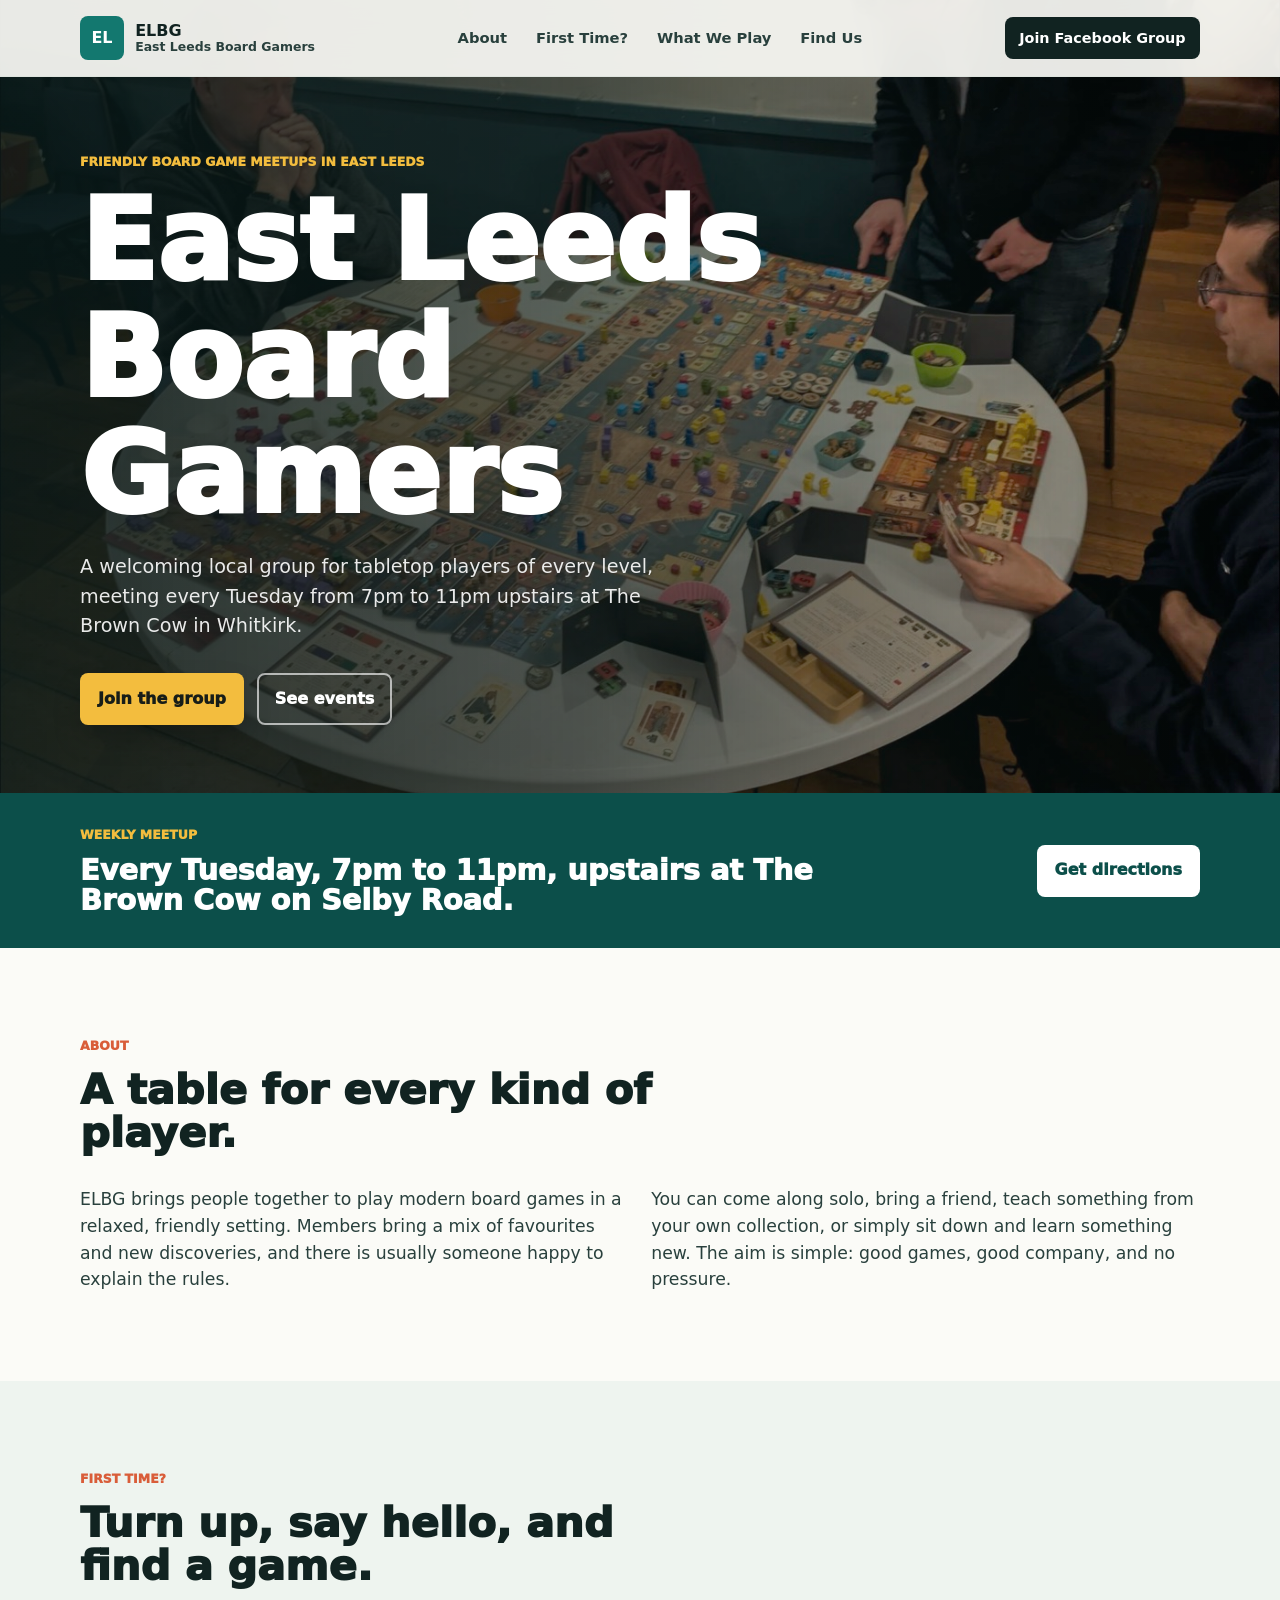
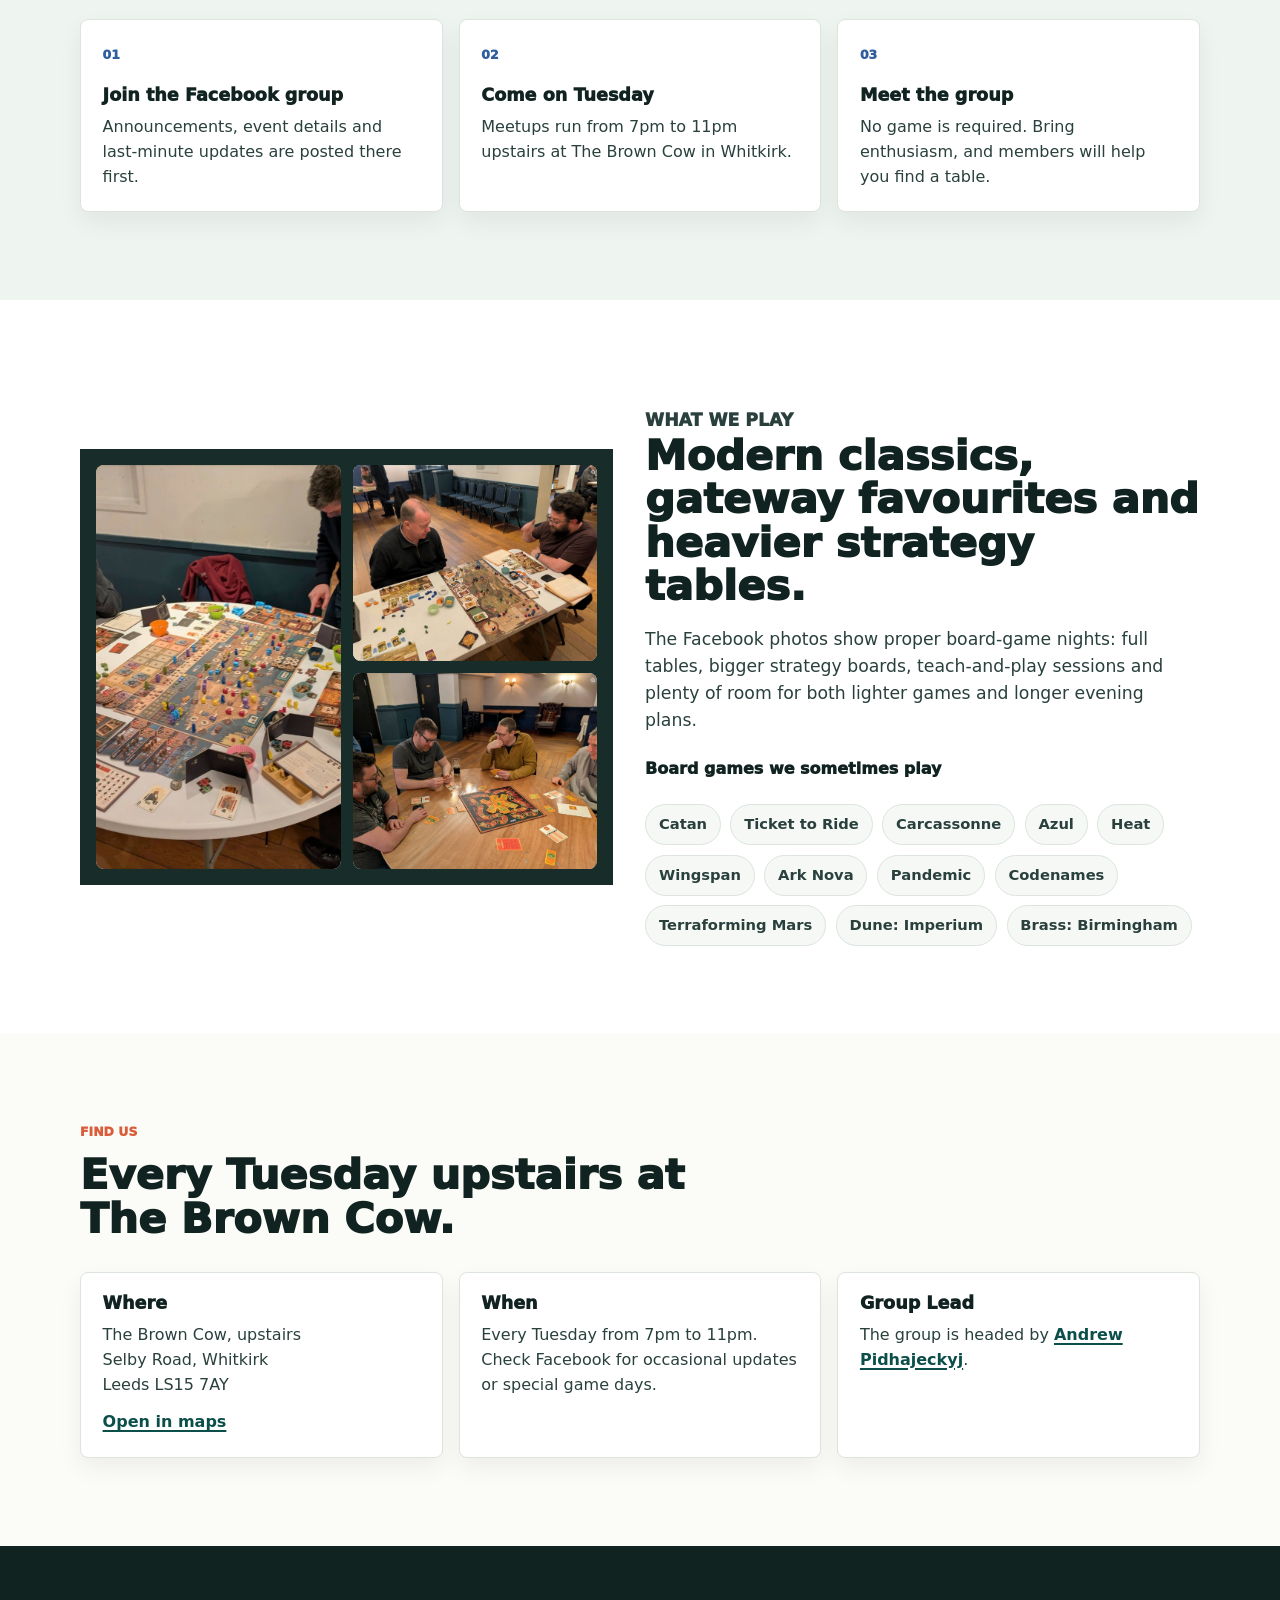
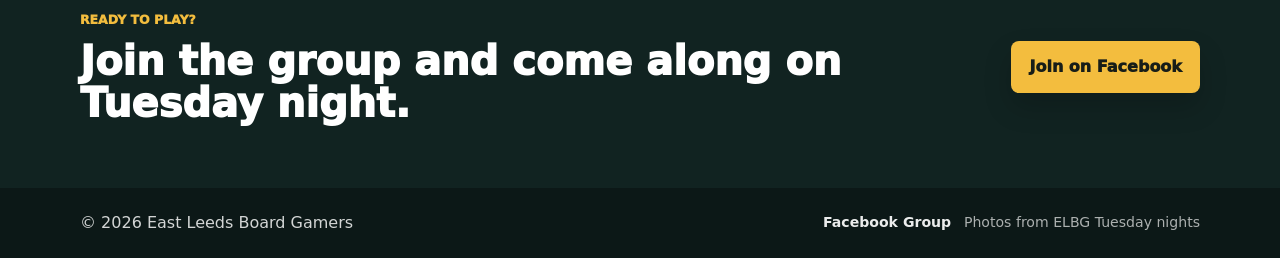
==== index.html @ 619bfc6c "Center photo gallery section" ====
<!doctype html>
<html lang="en-GB">
  <head>
    <meta charset="utf-8">
    <meta name="viewport" content="width=device-width, initial-scale=1">
    <title>East Leeds Board Gamers | ELBG</title>
    <meta
      name="description"
      content="East Leeds Board Gamers meets every Tuesday, 7pm to 11pm, upstairs at The Brown Cow on Selby Road in Whitkirk, Leeds. New players are welcome."
    >
    <meta name="theme-color" content="#12312f">
    <meta property="og:title" content="East Leeds Board Gamers">
    <meta
      property="og:description"
      content="Friendly board game meetups every Tuesday, 7pm to 11pm, upstairs at The Brown Cow in Whitkirk, Leeds."
    >
    <meta property="og:type" content="website">
    <meta property="og:url" content="https://www.elbg.co.uk/">
    <meta
      property="og:image"
      content="https://www.elbg.co.uk/assets/photos/elbg-table-1.jpg"
    >
    <link rel="canonical" href="https://www.elbg.co.uk/">
    <link rel="stylesheet" href="styles.css?v=centered-photo-gallery">
  </head>
  <body>
    <a class="skip-link" href="#main">Skip to main content</a>

    <header class="site-header" data-header>
      <a class="brand" href="#top" aria-label="East Leeds Board Gamers home">
        <span class="brand-mark" aria-hidden="true">EL</span>
        <span>
          <span class="brand-name">ELBG</span>
          <span class="brand-subtitle">East Leeds Board Gamers</span>
        </span>
      </a>

      <button class="nav-toggle" type="button" aria-expanded="false" aria-controls="site-nav" data-nav-toggle>
        <span class="nav-toggle-line"></span>
        <span class="nav-toggle-line"></span>
        <span class="nav-toggle-line"></span>
        <span class="sr-only">Menu</span>
      </button>

      <nav class="site-nav" id="site-nav" data-nav>
        <a href="#about">About</a>
        <a href="#first-time">First Time?</a>
        <a href="#play">What We Play</a>
        <a href="#find-us">Find Us</a>
        <a class="mobile-nav-cta" href="https://www.facebook.com/groups/950975131702269" rel="noreferrer">Join Group</a>
      </nav>

      <a class="header-cta" href="https://www.facebook.com/groups/950975131702269" rel="noreferrer">Join Facebook Group</a>
    </header>

    <main id="main">
      <section class="hero" id="top" aria-labelledby="hero-title">
        <div class="hero-content">
          <p class="eyebrow">Friendly board game meetups in East Leeds</p>
          <h1 id="hero-title">East Leeds Board Gamers</h1>
          <p class="hero-copy">
            A welcoming local group for tabletop players of every level, meeting every Tuesday from 7pm to 11pm upstairs at The Brown Cow in Whitkirk.
          </p>
          <div class="hero-actions" aria-label="Primary actions">
            <a class="button button-primary" href="https://www.facebook.com/groups/950975131702269" rel="noreferrer">Join the group</a>
            <a class="button button-secondary" href="https://www.facebook.com/groups/950975131702269/events" rel="noreferrer">See events</a>
          </div>
        </div>
      </section>

      <section class="notice-band" aria-labelledby="next-session-title">
        <div>
          <p class="eyebrow">Weekly meetup</p>
          <h2 id="next-session-title">Every Tuesday, 7pm to 11pm, upstairs at The Brown Cow on Selby Road.</h2>
        </div>
        <a class="button button-light" href="https://www.google.com/maps/search/?api=1&amp;query=The%20Brown%20Cow%20Selby%20Rd%20Whitkirk%20Leeds%20LS15%207AY" rel="noreferrer">Get directions</a>
      </section>

      <section class="section intro-section" id="about" aria-labelledby="about-title">
        <div class="section-heading">
          <p class="eyebrow">About</p>
          <h2 id="about-title">A table for every kind of player.</h2>
        </div>
        <div class="intro-grid">
          <p>
            ELBG brings people together to play modern board games in a relaxed, friendly setting. Members bring a mix of favourites and new discoveries, and there is usually someone happy to explain the rules.
          </p>
          <p>
            You can come along solo, bring a friend, teach something from your own collection, or simply sit down and learn something new. The aim is simple: good games, good company, and no pressure.
          </p>
        </div>
      </section>

      <section class="section steps-section" id="first-time" aria-labelledby="first-time-title">
        <div class="section-heading compact">
          <p class="eyebrow">First Time?</p>
          <h2 id="first-time-title">Turn up, say hello, and find a game.</h2>
        </div>
        <div class="step-list">
          <article class="step-card">
            <span class="step-number">01</span>
            <h3>Join the Facebook group</h3>
            <p>Announcements, event details and last-minute updates are posted there first.</p>
          </article>
          <article class="step-card">
            <span class="step-number">02</span>
            <h3>Come on Tuesday</h3>
            <p>Meetups run from 7pm to 11pm upstairs at The Brown Cow in Whitkirk.</p>
          </article>
          <article class="step-card">
            <span class="step-number">03</span>
            <h3>Meet the group</h3>
            <p>No game is required. Bring enthusiasm, and members will help you find a table.</p>
          </article>
        </div>
      </section>

      <section class="feature-split" id="play" aria-labelledby="play-title">
        <div class="feature-gallery" aria-label="Board game tables and modern tabletop games">
          <figure class="feature-photo feature-photo-large">
            <img
              src="assets/photos/elbg-table-1.jpg"
              alt="East Leeds Board Gamers playing board games at The Brown Cow"
              width="1400"
              height="1051"
              loading="eager"
              decoding="async"
            >
          </figure>
          <figure class="feature-photo">
            <img
              src="assets/photos/elbg-table-2.jpg"
              alt="A busy ELBG board game table"
              width="1400"
              height="1051"
              loading="eager"
              decoding="async"
            >
          </figure>
          <figure class="feature-photo">
            <img
              src="assets/photos/elbg-table-3.jpg"
              alt="Board games set up during an ELBG meetup"
              width="1400"
              height="1051"
              loading="eager"
              decoding="async"
            >
          </figure>
        </div>
        <div class="feature-content">
          <p class="eyebrow">What We Play</p>
          <h2 id="play-title">Modern classics, gateway favourites and heavier strategy tables.</h2>
          <p>
            The Facebook photos show proper board-game nights: full tables, bigger strategy boards, teach-and-play sessions and plenty of room for both lighter games and longer evening plans.
          </p>
          <h3 class="game-list-title">Board games we sometimes play</h3>
          <ul class="tag-list" aria-label="Games we sometimes play">
            <li>Catan</li>
            <li>Ticket to Ride</li>
            <li>Carcassonne</li>
            <li>Azul</li>
            <li>Heat</li>
            <li>Wingspan</li>
            <li>Ark Nova</li>
            <li>Pandemic</li>
            <li>Codenames</li>
            <li>Terraforming Mars</li>
            <li>Dune: Imperium</li>
            <li>Brass: Birmingham</li>
          </ul>
        </div>
      </section>

      <section class="section info-section" id="find-us" aria-labelledby="find-us-title">
        <div class="section-heading compact">
          <p class="eyebrow">Find Us</p>
          <h2 id="find-us-title">Every Tuesday upstairs at The Brown Cow.</h2>
        </div>
        <div class="info-grid">
          <article class="info-panel">
            <h3>Where</h3>
            <address>
              The Brown Cow, upstairs<br>
              Selby Road, Whitkirk<br>
              Leeds LS15 7AY
            </address>
            <a href="https://www.google.com/maps/search/?api=1&amp;query=The%20Brown%20Cow%20Selby%20Rd%20Whitkirk%20Leeds%20LS15%207AY" rel="noreferrer">Open in maps</a>
          </article>
          <article class="info-panel">
            <h3>When</h3>
            <p>Every Tuesday from 7pm to 11pm. Check Facebook for occasional updates or special game days.</p>
          </article>
          <article class="info-panel">
            <h3>Group Lead</h3>
            <p>The group is headed by <a href="https://www.facebook.com/andrew.pidhajeckyj" rel="noreferrer">Andrew Pidhajeckyj</a>.</p>
          </article>
        </div>
      </section>

      <section class="cta-section" aria-labelledby="cta-title">
        <div>
          <p class="eyebrow">Ready to play?</p>
          <h2 id="cta-title">Join the group and come along on Tuesday night.</h2>
        </div>
        <a class="button button-primary" href="https://www.facebook.com/groups/950975131702269" rel="noreferrer">Join on Facebook</a>
      </section>
    </main>

    <footer class="site-footer">
      <p>&copy; <span data-year></span> East Leeds Board Gamers</p>
      <div class="footer-links">
        <a href="https://www.facebook.com/groups/950975131702269" rel="noreferrer">Facebook Group</a>
        <span>Photos from ELBG Tuesday nights</span>
      </div>
    </footer>

    <script type="application/ld+json">
      {
        "@context": "https://schema.org",
        "@type": "Organization",
        "name": "East Leeds Board Gamers",
        "alternateName": "ELBG",
        "url": "https://www.elbg.co.uk/",
        "sameAs": ["https://www.facebook.com/groups/950975131702269"],
        "event": {
          "@type": "Event",
          "name": "East Leeds Board Gamers weekly meetup",
          "eventAttendanceMode": "https://schema.org/OfflineEventAttendanceMode",
          "eventSchedule": {
            "@type": "Schedule",
            "repeatFrequency": "P1W",
            "byDay": "https://schema.org/Tuesday",
            "startTime": "19:00",
            "endTime": "23:00"
          },
          "location": {
            "@type": "Place",
            "name": "The Brown Cow",
            "address": {
              "@type": "PostalAddress",
              "streetAddress": "Selby Road, Whitkirk",
              "addressLocality": "Leeds",
              "postalCode": "LS15 7AY",
              "addressCountry": "GB"
            }
          }
        }
      }
    </script>
    <script src="script.js"></script>
  </body>
</html>
---- styles.css ----
:root {
  --ink: #112321;
  --ink-soft: #29403d;
  --paper: #fbfbf7;
  --surface: #ffffff;
  --line: #dce4dd;
  --teal: #13786f;
  --teal-dark: #0c4f4a;
  --coral: #d95d39;
  --sun: #f3bd3e;
  --blue: #315f9d;
  --shadow: 0 18px 50px rgba(17, 35, 33, 0.14);
  --max-width: 1120px;
  font-family: Inter, ui-sans-serif, system-ui, -apple-system, BlinkMacSystemFont, "Segoe UI", sans-serif;
  color: var(--ink);
  background: var(--paper);
}


* {
  box-sizing: border-box;
}

html {
  scroll-behavior: smooth;
}

body {
  margin: 0;
  color: var(--ink);
  background: var(--paper);
  line-height: 1.55;
}

img {
  max-width: 100%;
  display: block;
}

a {
  color: inherit;
}

.skip-link {
  position: fixed;
  top: 12px;
  left: 12px;
  z-index: 100;
  transform: translateY(-150%);
  border-radius: 6px;
  background: var(--sun);
  color: var(--ink);
  padding: 0.65rem 0.9rem;
  font-weight: 800;
  text-decoration: none;
}

.skip-link:focus {
  transform: translateY(0);
}

.sr-only {
  position: absolute;
  width: 1px;
  height: 1px;
  padding: 0;
  margin: -1px;
  overflow: hidden;
  clip: rect(0, 0, 0, 0);
  white-space: nowrap;
  border: 0;
}

.site-header {
  position: fixed;
  top: 0;
  right: 0;
  left: 0;
  z-index: 50;
  display: grid;
  grid-template-columns: auto 1fr auto;
  align-items: center;
  gap: 1.4rem;
  padding: 1rem max(1rem, calc((100vw - var(--max-width)) / 2));
  background: rgba(251, 251, 247, 0.92);
  border-bottom: 1px solid rgba(220, 228, 221, 0.76);
  backdrop-filter: blur(18px);
}

.brand {
  display: inline-flex;
  align-items: center;
  gap: 0.7rem;
  min-width: 0;
  color: var(--ink);
  text-decoration: none;
}

.brand-mark {
  display: grid;
  place-items: center;
  width: 44px;
  height: 44px;
  border-radius: 8px;
  background: var(--teal);
  color: #ffffff;
  font-weight: 900;
  letter-spacing: 0;
}

.brand-name,
.brand-subtitle {
  display: block;
  line-height: 1.1;
}

.brand-name {
  font-weight: 900;
  letter-spacing: 0;
}

.brand-subtitle {
  color: var(--ink-soft);
  font-size: 0.78rem;
  font-weight: 700;
}

.site-nav {
  display: flex;
  justify-content: center;
  gap: 0.2rem;
}

.mobile-nav-cta {
  display: none;
}

.site-nav a {
  border-radius: 6px;
  padding: 0.55rem 0.8rem;
  color: var(--ink-soft);
  font-size: 0.92rem;
  font-weight: 800;
  text-decoration: none;
}

.site-nav a:hover,
.site-nav a:focus-visible {
  background: #eef4ef;
  color: var(--ink);
  outline: none;
}

.header-cta {
  display: inline-flex;
  align-items: center;
  justify-content: center;
  min-height: 42px;
  border-radius: 8px;
  background: var(--ink);
  color: #ffffff;
  padding: 0.55rem 0.9rem;
  font-size: 0.9rem;
  font-weight: 900;
  text-decoration: none;
  white-space: nowrap;
}

.nav-toggle {
  display: none;
  width: 42px;
  height: 42px;
  border: 1px solid var(--line);
  border-radius: 8px;
  background: var(--surface);
  color: var(--ink);
}

.nav-toggle-line {
  display: block;
  width: 18px;
  height: 2px;
  margin: 4px auto;
  background: currentColor;
}

.hero {
  min-height: clamp(560px, 78vh, 760px);
  display: grid;
  align-items: end;
  padding: 9.5rem max(1.25rem, calc((100vw - var(--max-width)) / 2)) 4.25rem;
  color: #ffffff;
  background:
    linear-gradient(90deg, rgba(9, 25, 24, 0.88) 0%, rgba(9, 25, 24, 0.66) 46%, rgba(9, 25, 24, 0.18) 100%),
    url("assets/photos/elbg-table-1.jpg") center / cover;
}

.hero-content {
  width: min(720px, 100%);
}

.eyebrow {
  margin: 0 0 0.75rem;
  color: var(--coral);
  font-size: 0.78rem;
  font-weight: 950;
  letter-spacing: 0;
  text-transform: uppercase;
}

.hero .eyebrow {
  color: var(--sun);
}

h1,
h2,
h3,
p {
  overflow-wrap: anywhere;
}

address {
  font-style: normal;
}

h1,
h2,
h3 {
  margin: 0;
  line-height: 1.04;
  letter-spacing: 0;
}

h1 {
  max-width: 12ch;
  font-size: clamp(3.1rem, 7rem, 7rem);
  font-weight: 950;
}

h2 {
  font-size: clamp(2rem, 2.6rem, 2.6rem);
  font-weight: 940;
}

h3 {
  font-size: 1.1rem;
  font-weight: 920;
}

.hero-copy {
  width: min(600px, 100%);
  margin: 1.2rem 0 0;
  color: rgba(255, 255, 255, 0.9);
  font-size: 1.2rem;
}

.hero-actions,
.cta-section {
  display: flex;
  align-items: center;
  flex-wrap: wrap;
  gap: 0.8rem;
}

.hero-actions {
  margin-top: 2rem;
}

.button {
  display: inline-flex;
  align-items: center;
  justify-content: center;
  min-height: 46px;
  border: 2px solid transparent;
  border-radius: 8px;
  padding: 0.72rem 1rem;
  font-weight: 920;
  text-decoration: none;
  transition: transform 160ms ease, box-shadow 160ms ease, background 160ms ease;
}

.button:hover,
.button:focus-visible {
  transform: translateY(-1px);
  outline: none;
}

.button-primary {
  background: var(--sun);
  color: #171d18;
  box-shadow: 0 14px 28px rgba(0, 0, 0, 0.18);
}

.button-secondary {
  border-color: rgba(255, 255, 255, 0.64);
  color: #ffffff;
}

.button-secondary:hover,
.button-secondary:focus-visible {
  background: rgba(255, 255, 255, 0.14);
}

.button-light {
  background: #ffffff;
  color: var(--teal-dark);
}

.notice-band {
  display: flex;
  align-items: center;
  justify-content: space-between;
  gap: 1.5rem;
  padding: 2rem max(1.25rem, calc((100vw - var(--max-width)) / 2));
  background: var(--teal-dark);
  color: #ffffff;
}

.notice-band .eyebrow {
  color: var(--sun);
}

.notice-band h2 {
  max-width: 820px;
  font-size: clamp(1.35rem, 1.8rem, 1.8rem);
}

.section {
  padding: 5.5rem max(1.25rem, calc((100vw - var(--max-width)) / 2));
}

.section-heading {
  max-width: 720px;
  margin-bottom: 2rem;
}

.section-heading.compact {
  max-width: 620px;
}

.intro-grid {
  display: grid;
  grid-template-columns: 1fr 1fr;
  gap: 1.4rem;
  color: var(--ink-soft);
  font-size: 1.08rem;
}

.intro-grid p,
.feature-content p,
.step-card p,
.info-panel p {
  margin: 0;
}

.steps-section {
  background: #eef4ef;
}

.step-list,
.info-grid {
  display: grid;
  grid-template-columns: repeat(3, 1fr);
  gap: 1rem;
}

.step-card,
.info-panel {
  border: 1px solid var(--line);
  border-radius: 8px;
  background: var(--surface);
  padding: 1.35rem;
  box-shadow: 0 10px 24px rgba(17, 35, 33, 0.06);
}

.step-number {
  display: inline-block;
  margin-bottom: 1.4rem;
  color: var(--blue);
  font-size: 0.78rem;
  font-weight: 950;
}

.step-card h3,
.info-panel h3 {
  margin-bottom: 0.65rem;
}

.step-card p,
.info-panel p {
  color: var(--ink-soft);
}

.info-panel address {
  margin-bottom: 0.8rem;
  color: var(--ink-soft);
}

.info-panel a {
  color: var(--teal-dark);
  font-weight: 900;
  text-decoration-thickness: 2px;
  text-underline-offset: 0.18em;
}

.feature-split {
  display: grid;
  grid-template-columns: minmax(0, 0.98fr) minmax(320px, 1.02fr);
  align-items: center;
  gap: 2rem;
  padding: 5.5rem max(1.25rem, calc((100vw - var(--max-width)) / 2));
  background: var(--surface);
}

.feature-gallery {
  display: grid;
  grid-template-columns: minmax(0, 1fr) minmax(0, 1fr);
  grid-template-rows: minmax(0, 1fr) minmax(0, 1fr);
  gap: 0.75rem;
  height: clamp(360px, 34vw, 480px);
  min-height: 0;
  padding: 1rem;
  overflow: hidden;
  background: #182d2a;
}

.feature-photo {
  position: relative;
  min-width: 0;
  min-height: 0;
  width: 100%;
  height: 100%;
  margin: 0;
  border-radius: 8px;
  overflow: hidden;
  background: #d7ded8;
}

.feature-photo-large {
  grid-row: span 2;
}

.feature-photo img {
  position: absolute;
  inset: 0;
  display: block;
  width: 100%;
  height: 100%;
  max-width: none;
  object-fit: cover;
}

.feature-content {
  display: flex;
  flex-direction: column;
  justify-content: center;
  padding: 0;
}

.feature-content p {
  margin-top: 1.2rem;
  color: var(--ink-soft);
  font-size: 1.08rem;
}

.game-list-title {
  margin-top: 1.7rem;
  font-size: 1rem;
}

.tag-list {
  display: flex;
  flex-wrap: wrap;
  gap: 0.6rem;
  margin: 1.7rem 0 0;
  padding: 0;
  list-style: none;
}

.tag-list li {
  border: 1px solid var(--line);
  border-radius: 999px;
  background: #f6f8f5;
  color: var(--ink-soft);
  padding: 0.5rem 0.8rem;
  font-size: 0.92rem;
  font-weight: 850;
}

.info-section {
  background: var(--paper);
}

.cta-section {
  justify-content: space-between;
  gap: 1.5rem;
  padding: 4rem max(1.25rem, calc((100vw - var(--max-width)) / 2));
  background: var(--ink);
  color: #ffffff;
}

.cta-section .eyebrow {
  color: var(--sun);
}

.cta-section h2 {
  max-width: 780px;
  font-size: clamp(1.8rem, 2.5rem, 2.5rem);
}

.site-footer {
  display: flex;
  align-items: center;
  justify-content: space-between;
  gap: 1rem;
  padding: 1.4rem max(1.25rem, calc((100vw - var(--max-width)) / 2));
  background: #0c1817;
  color: rgba(255, 255, 255, 0.82);
}

.site-footer p {
  margin: 0;
}

.site-footer a {
  font-weight: 850;
  text-decoration: none;
}

.footer-links {
  display: flex;
  align-items: center;
  flex-wrap: wrap;
  justify-content: flex-end;
  gap: 0.8rem;
  color: rgba(255, 255, 255, 0.66);
  font-size: 0.88rem;
}

.footer-links a {
  color: rgba(255, 255, 255, 0.92);
}

@media (max-width: 900px) {
  .site-header {
    grid-template-columns: auto auto;
    justify-content: space-between;
  }

  .nav-toggle {
    display: block;
  }

  .site-nav,
  .header-cta {
    display: none;
  }

  .site-nav.is-open {
    position: absolute;
    top: calc(100% + 1px);
    right: 1rem;
    left: 1rem;
    display: grid;
    grid-auto-rows: minmax(44px, auto);
    align-content: start;
    justify-content: stretch;
    gap: 0.15rem;
    border: 1px solid var(--line);
    border-radius: 8px;
    background: var(--surface);
    padding: 0.5rem;
    box-shadow: var(--shadow);
  }

  .site-nav.is-open a {
    display: flex;
    align-items: center;
    border-radius: 6px;
    padding: 0.65rem 0.75rem;
  }

  .site-nav.is-open .mobile-nav-cta {
    justify-content: center;
    margin-top: 0.35rem;
    background: var(--ink);
    color: #ffffff;
  }

  .hero {
    min-height: 640px;
    padding-top: 8.5rem;
    background-position: 62% center;
  }

  h1 {
    font-size: 3.8rem;
  }

  h2 {
    font-size: 2rem;
  }

  .notice-band,
  .cta-section {
    align-items: flex-start;
    flex-direction: column;
  }

  .intro-grid,
  .step-list,
  .info-grid,
  .feature-split {
    grid-template-columns: 1fr;
  }

  .feature-split {
    gap: 2rem;
    padding: 4rem 1.25rem;
  }

  .feature-gallery {
    height: min(70vw, 520px);
  }

  .feature-content {
    padding: 0;
  }
}

@media (max-width: 560px) {
  .brand-subtitle {
    display: none;
  }

  .hero {
    min-height: 600px;
    padding-bottom: 3rem;
  }

  h1 {
    max-width: 9ch;
    font-size: 3.15rem;
  }

  .hero-copy {
    font-size: 1.05rem;
  }

  .button,
  .hero-actions {
    width: 100%;
  }

  .button {
    min-height: 48px;
  }

  .section {
    padding-block: 4rem;
  }

  .step-card,
  .info-panel {
    padding: 1.1rem;
  }

  .feature-gallery {
    grid-template-columns: 1fr;
    grid-template-rows: none;
    height: auto;
  }

  .feature-photo {
    aspect-ratio: 4 / 3;
    height: auto;
  }

  .feature-photo-large {
    grid-row: auto;
  }

  .site-footer {
    align-items: flex-start;
    flex-direction: column;
  }

  .footer-links {
    align-items: flex-start;
    flex-direction: column;
    justify-content: flex-start;
  }
}
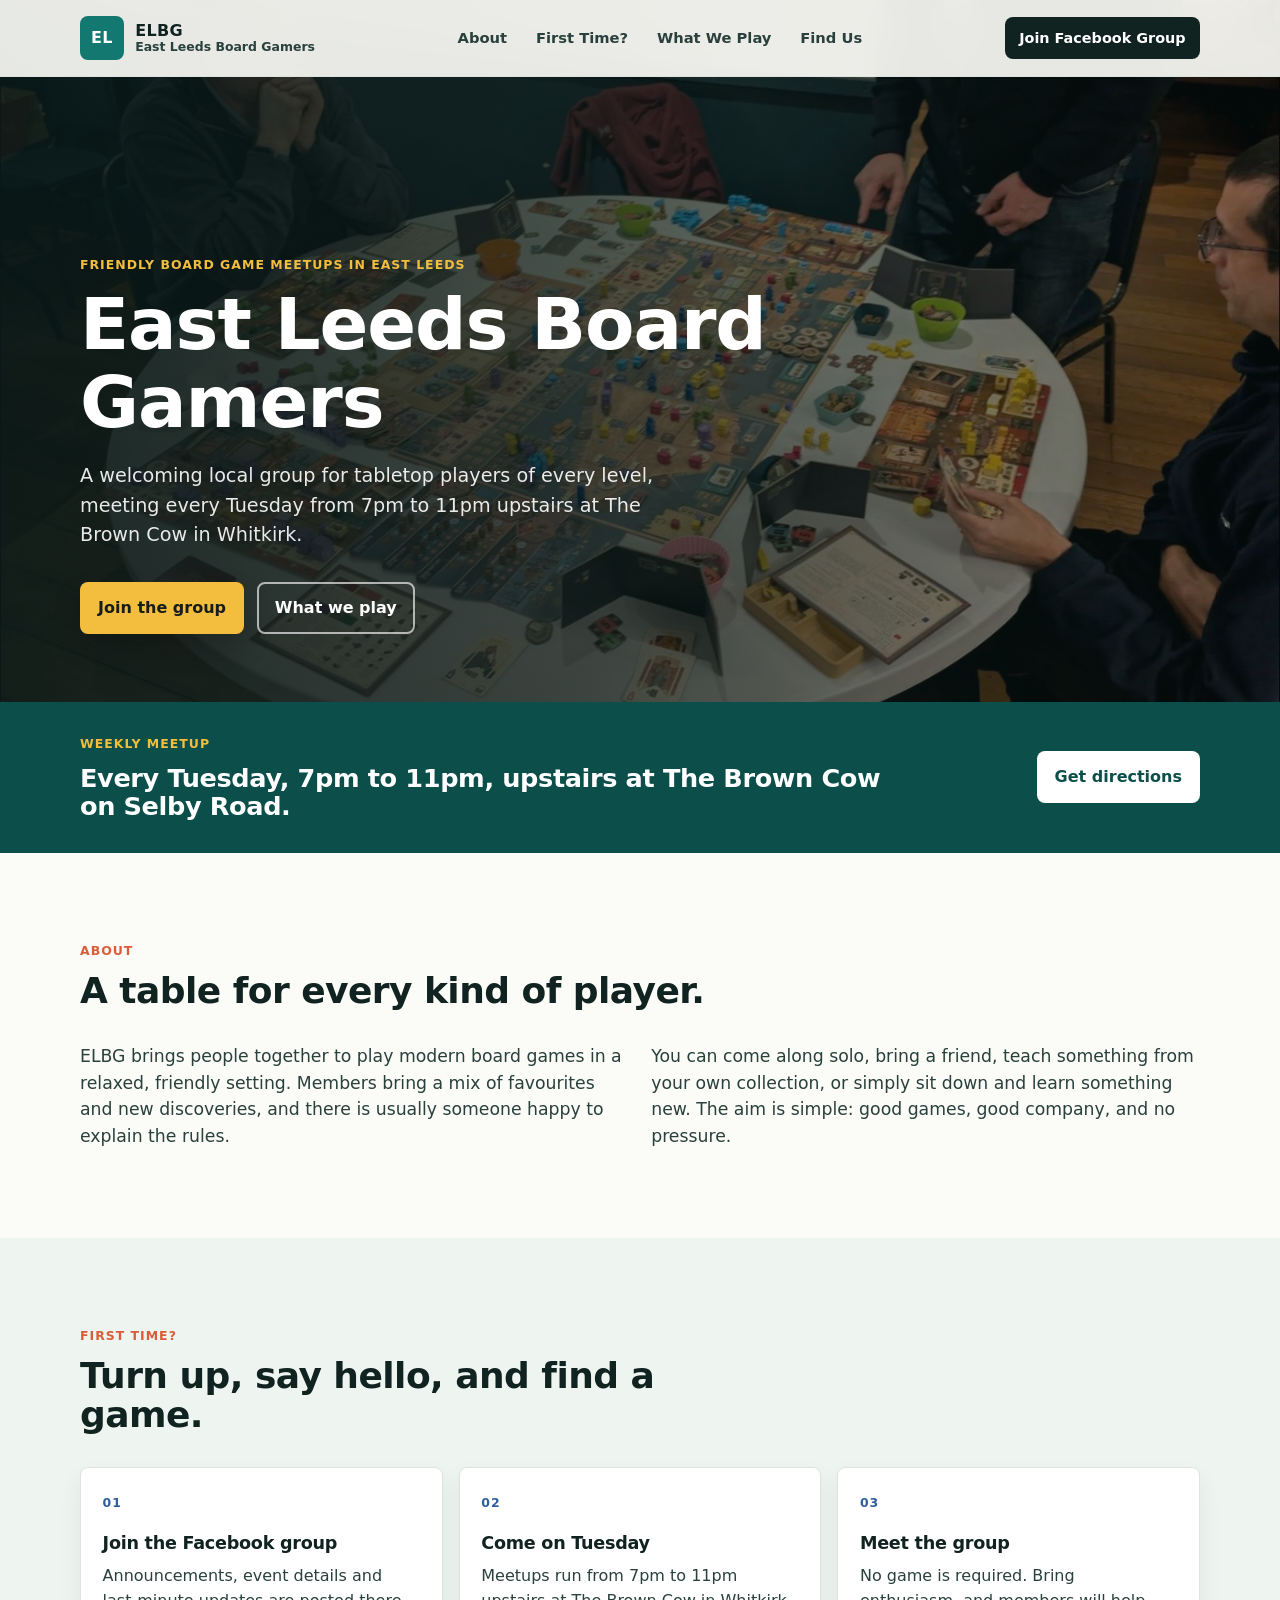
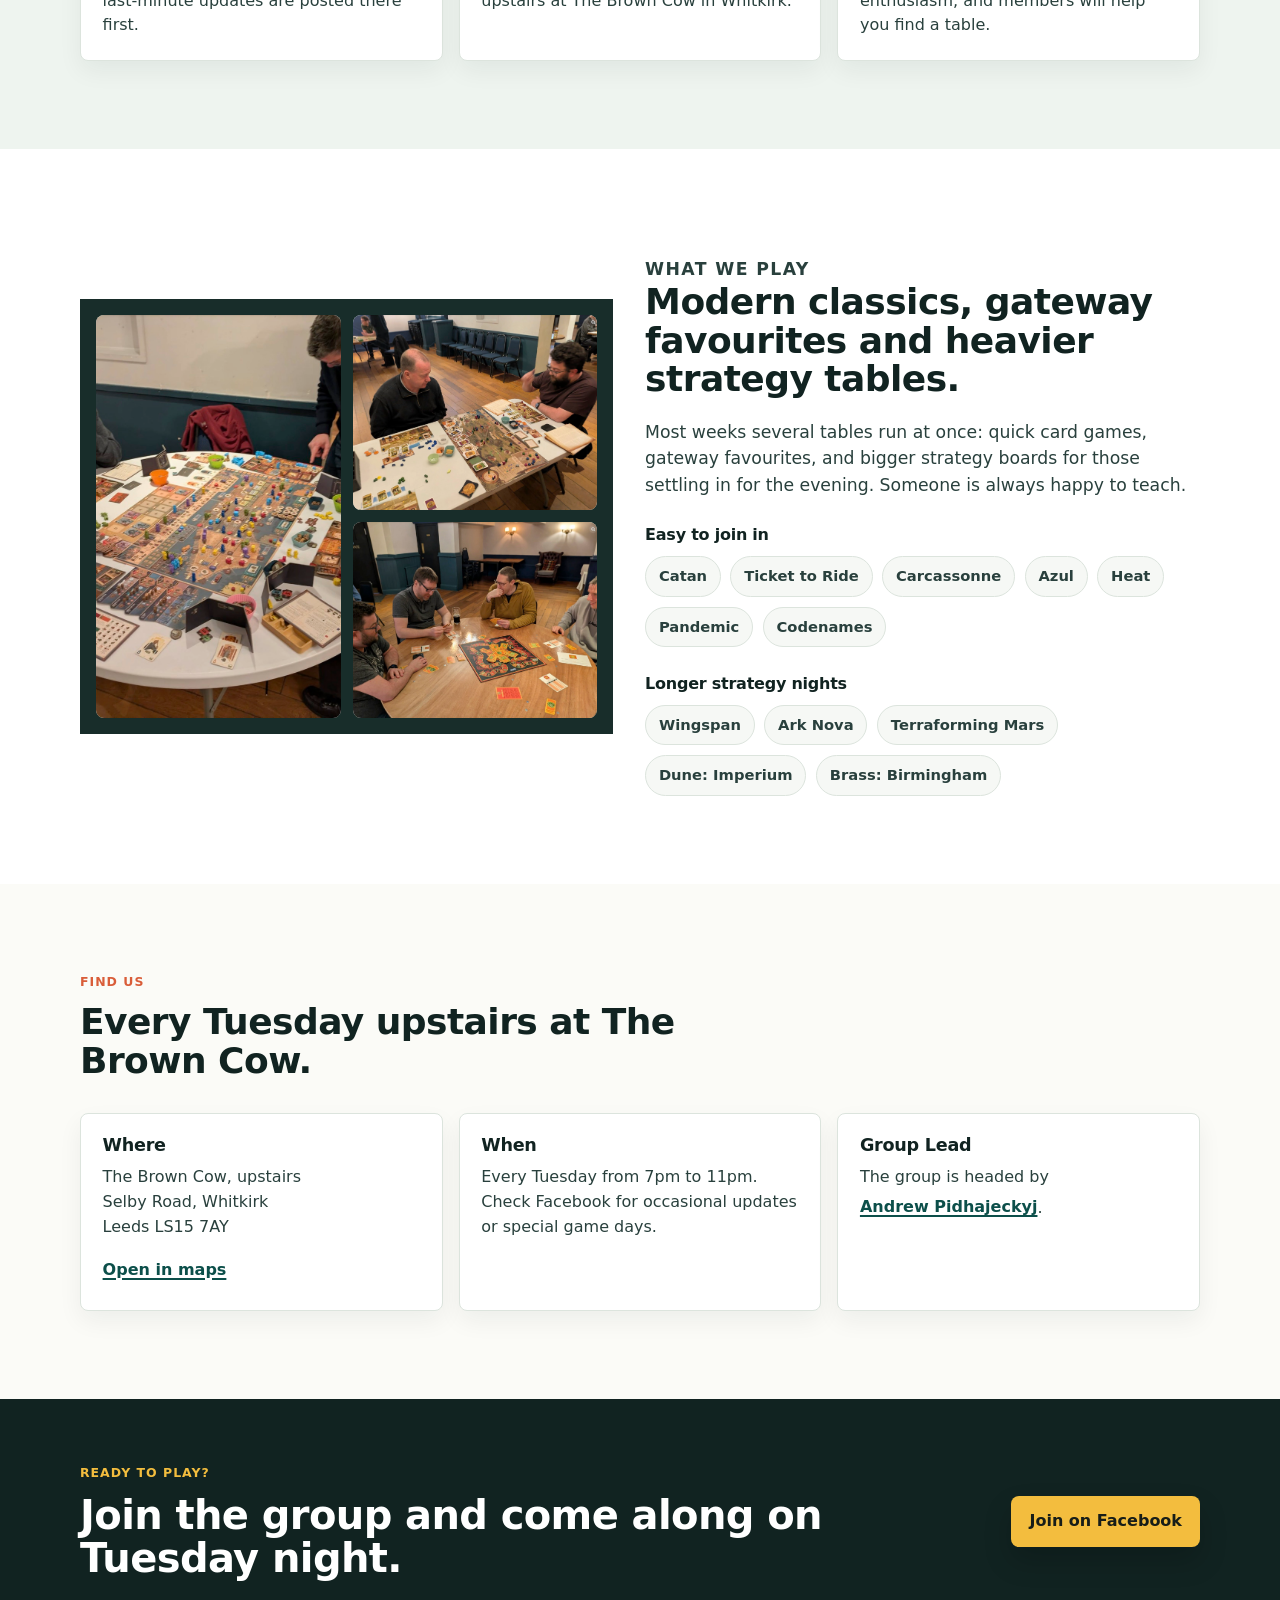
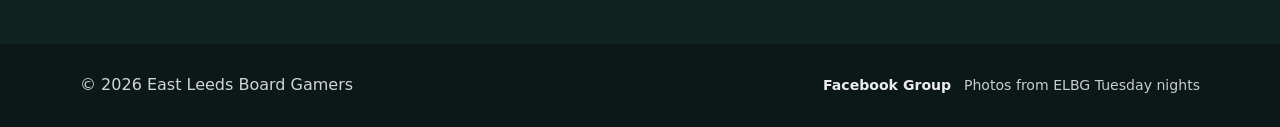
==== commit 0c4fa417: "Apply UI/UX review improvements" ====
--- a/index.html
+++ b/index.html
@@ -21,7 +21,8 @@
       content="https://www.elbg.co.uk/assets/photos/elbg-table-1.jpg"
     >
     <link rel="canonical" href="https://www.elbg.co.uk/">
-    <link rel="stylesheet" href="styles.css?v=centered-photo-gallery">
+    <link rel="icon" type="image/svg+xml" href="assets/favicon.svg">
+    <link rel="stylesheet" href="styles.css?v=ux-polish">
   </head>
   <body>
     <a class="skip-link" href="#main">Skip to main content</a>
@@ -63,7 +64,7 @@
           </p>
           <div class="hero-actions" aria-label="Primary actions">
             <a class="button button-primary" href="https://www.facebook.com/groups/950975131702269" rel="noreferrer">Join the group</a>
-            <a class="button button-secondary" href="https://www.facebook.com/groups/950975131702269/events" rel="noreferrer">See events</a>
+            <a class="button button-secondary" href="#play">What we play</a>
           </div>
         </div>
       </section>
@@ -133,7 +134,7 @@
               alt="A busy ELBG board game table"
               width="1400"
               height="1051"
-              loading="eager"
+              loading="lazy"
               decoding="async"
             >
           </figure>
@@ -143,7 +144,7 @@
               alt="Board games set up during an ELBG meetup"
               width="1400"
               height="1051"
-              loading="eager"
+              loading="lazy"
               decoding="async"
             >
           </figure>
@@ -152,19 +153,22 @@
           <p class="eyebrow">What We Play</p>
           <h2 id="play-title">Modern classics, gateway favourites and heavier strategy tables.</h2>
           <p>
-            The Facebook photos show proper board-game nights: full tables, bigger strategy boards, teach-and-play sessions and plenty of room for both lighter games and longer evening plans.
-          </p>
-          <h3 class="game-list-title">Board games we sometimes play</h3>
-          <ul class="tag-list" aria-label="Games we sometimes play">
+            Most weeks several tables run at once: quick card games, gateway favourites, and bigger strategy boards for those settling in for the evening. Someone is always happy to teach.
+          </p>
+          <h3 class="game-list-title">Easy to join in</h3>
+          <ul class="tag-list" aria-label="Lighter games we often play">
             <li>Catan</li>
             <li>Ticket to Ride</li>
             <li>Carcassonne</li>
             <li>Azul</li>
             <li>Heat</li>
+            <li>Pandemic</li>
+            <li>Codenames</li>
+          </ul>
+          <h3 class="game-list-title">Longer strategy nights</h3>
+          <ul class="tag-list" aria-label="Heavier strategy games we sometimes play">
             <li>Wingspan</li>
             <li>Ark Nova</li>
-            <li>Pandemic</li>
-            <li>Codenames</li>
             <li>Terraforming Mars</li>
             <li>Dune: Imperium</li>
             <li>Brass: Birmingham</li>
--- a/styles.css
+++ b/styles.css
@@ -21,8 +21,14 @@
   box-sizing: border-box;
 }
 
-html {
-  scroll-behavior: smooth;
+@media (prefers-reduced-motion: no-preference) {
+  html {
+    scroll-behavior: smooth;
+  }
+}
+
+[id] {
+  scroll-margin-top: 6rem;
 }
 
 body {
@@ -51,7 +57,7 @@
   background: var(--sun);
   color: var(--ink);
   padding: 0.65rem 0.9rem;
-  font-weight: 800;
+  font-weight: 700;
   text-decoration: none;
 }
 
@@ -104,8 +110,8 @@
   border-radius: 8px;
   background: var(--teal);
   color: #ffffff;
-  font-weight: 900;
-  letter-spacing: 0;
+  font-weight: 800;
+  letter-spacing: 0.02em;
 }
 
 .brand-name,
@@ -115,14 +121,14 @@
 }
 
 .brand-name {
-  font-weight: 900;
-  letter-spacing: 0;
+  font-weight: 800;
+  letter-spacing: 0.02em;
 }
 
 .brand-subtitle {
   color: var(--ink-soft);
   font-size: 0.78rem;
-  font-weight: 700;
+  font-weight: 600;
 }
 
 .site-nav {
@@ -140,7 +146,7 @@
   padding: 0.55rem 0.8rem;
   color: var(--ink-soft);
   font-size: 0.92rem;
-  font-weight: 800;
+  font-weight: 600;
   text-decoration: none;
 }
 
@@ -161,7 +167,7 @@
   color: #ffffff;
   padding: 0.55rem 0.9rem;
   font-size: 0.9rem;
-  font-weight: 900;
+  font-weight: 700;
   text-decoration: none;
   white-space: nowrap;
 }
@@ -191,7 +197,7 @@
   padding: 9.5rem max(1.25rem, calc((100vw - var(--max-width)) / 2)) 4.25rem;
   color: #ffffff;
   background:
-    linear-gradient(90deg, rgba(9, 25, 24, 0.88) 0%, rgba(9, 25, 24, 0.66) 46%, rgba(9, 25, 24, 0.18) 100%),
+    linear-gradient(90deg, rgba(9, 25, 24, 0.92) 0%, rgba(9, 25, 24, 0.74) 46%, rgba(9, 25, 24, 0.32) 100%),
     url("assets/photos/elbg-table-1.jpg") center / cover;
 }
 
@@ -203,8 +209,8 @@
   margin: 0 0 0.75rem;
   color: var(--coral);
   font-size: 0.78rem;
-  font-weight: 950;
-  letter-spacing: 0;
+  font-weight: 700;
+  letter-spacing: 0.08em;
   text-transform: uppercase;
 }
 
@@ -227,24 +233,24 @@
 h2,
 h3 {
   margin: 0;
-  line-height: 1.04;
-  letter-spacing: 0;
+  line-height: 1.08;
+  letter-spacing: -0.015em;
 }
 
 h1 {
-  max-width: 12ch;
-  font-size: clamp(3.1rem, 7rem, 7rem);
-  font-weight: 950;
+  max-width: 14ch;
+  font-size: clamp(2.75rem, 6vw, 4.5rem);
+  font-weight: 800;
 }
 
 h2 {
-  font-size: clamp(2rem, 2.6rem, 2.6rem);
-  font-weight: 940;
+  font-size: clamp(1.75rem, 3vw, 2.25rem);
+  font-weight: 750;
 }
 
 h3 {
   font-size: 1.1rem;
-  font-weight: 920;
+  font-weight: 750;
 }
 
 .hero-copy {
@@ -274,7 +280,7 @@
   border: 2px solid transparent;
   border-radius: 8px;
   padding: 0.72rem 1rem;
-  font-weight: 920;
+  font-weight: 700;
   text-decoration: none;
   transition: transform 160ms ease, box-shadow 160ms ease, background 160ms ease;
 }
@@ -322,7 +328,7 @@
 
 .notice-band h2 {
   max-width: 820px;
-  font-size: clamp(1.35rem, 1.8rem, 1.8rem);
+  font-size: clamp(1.35rem, 2vw, 1.8rem);
 }
 
 .section {
@@ -378,7 +384,8 @@
   margin-bottom: 1.4rem;
   color: var(--blue);
   font-size: 0.78rem;
-  font-weight: 950;
+  font-weight: 700;
+  letter-spacing: 0.08em;
 }
 
 .step-card h3,
@@ -397,8 +404,10 @@
 }
 
 .info-panel a {
+  display: inline-block;
+  padding: 0.35rem 0;
   color: var(--teal-dark);
-  font-weight: 900;
+  font-weight: 700;
   text-decoration-thickness: 2px;
   text-underline-offset: 0.18em;
 }
@@ -468,6 +477,10 @@
   font-size: 1rem;
 }
 
+.game-list-title + .tag-list {
+  margin-top: 0.8rem;
+}
+
 .tag-list {
   display: flex;
   flex-wrap: wrap;
@@ -484,7 +497,7 @@
   color: var(--ink-soft);
   padding: 0.5rem 0.8rem;
   font-size: 0.92rem;
-  font-weight: 850;
+  font-weight: 600;
 }
 
 .info-section {
@@ -523,7 +536,9 @@
 }
 
 .site-footer a {
-  font-weight: 850;
+  display: inline-block;
+  padding: 0.5rem 0;
+  font-weight: 650;
   text-decoration: none;
 }
 
@@ -533,7 +548,7 @@
   flex-wrap: wrap;
   justify-content: flex-end;
   gap: 0.8rem;
-  color: rgba(255, 255, 255, 0.66);
+  color: rgba(255, 255, 255, 0.78);
   font-size: 0.88rem;
 }
 
@@ -593,14 +608,6 @@
     background-position: 62% center;
   }
 
-  h1 {
-    font-size: 3.8rem;
-  }
-
-  h2 {
-    font-size: 2rem;
-  }
-
   .notice-band,
   .cta-section {
     align-items: flex-start;
@@ -639,8 +646,7 @@
   }
 
   h1 {
-    max-width: 9ch;
-    font-size: 3.15rem;
+    max-width: 10ch;
   }
 
   .hero-copy {
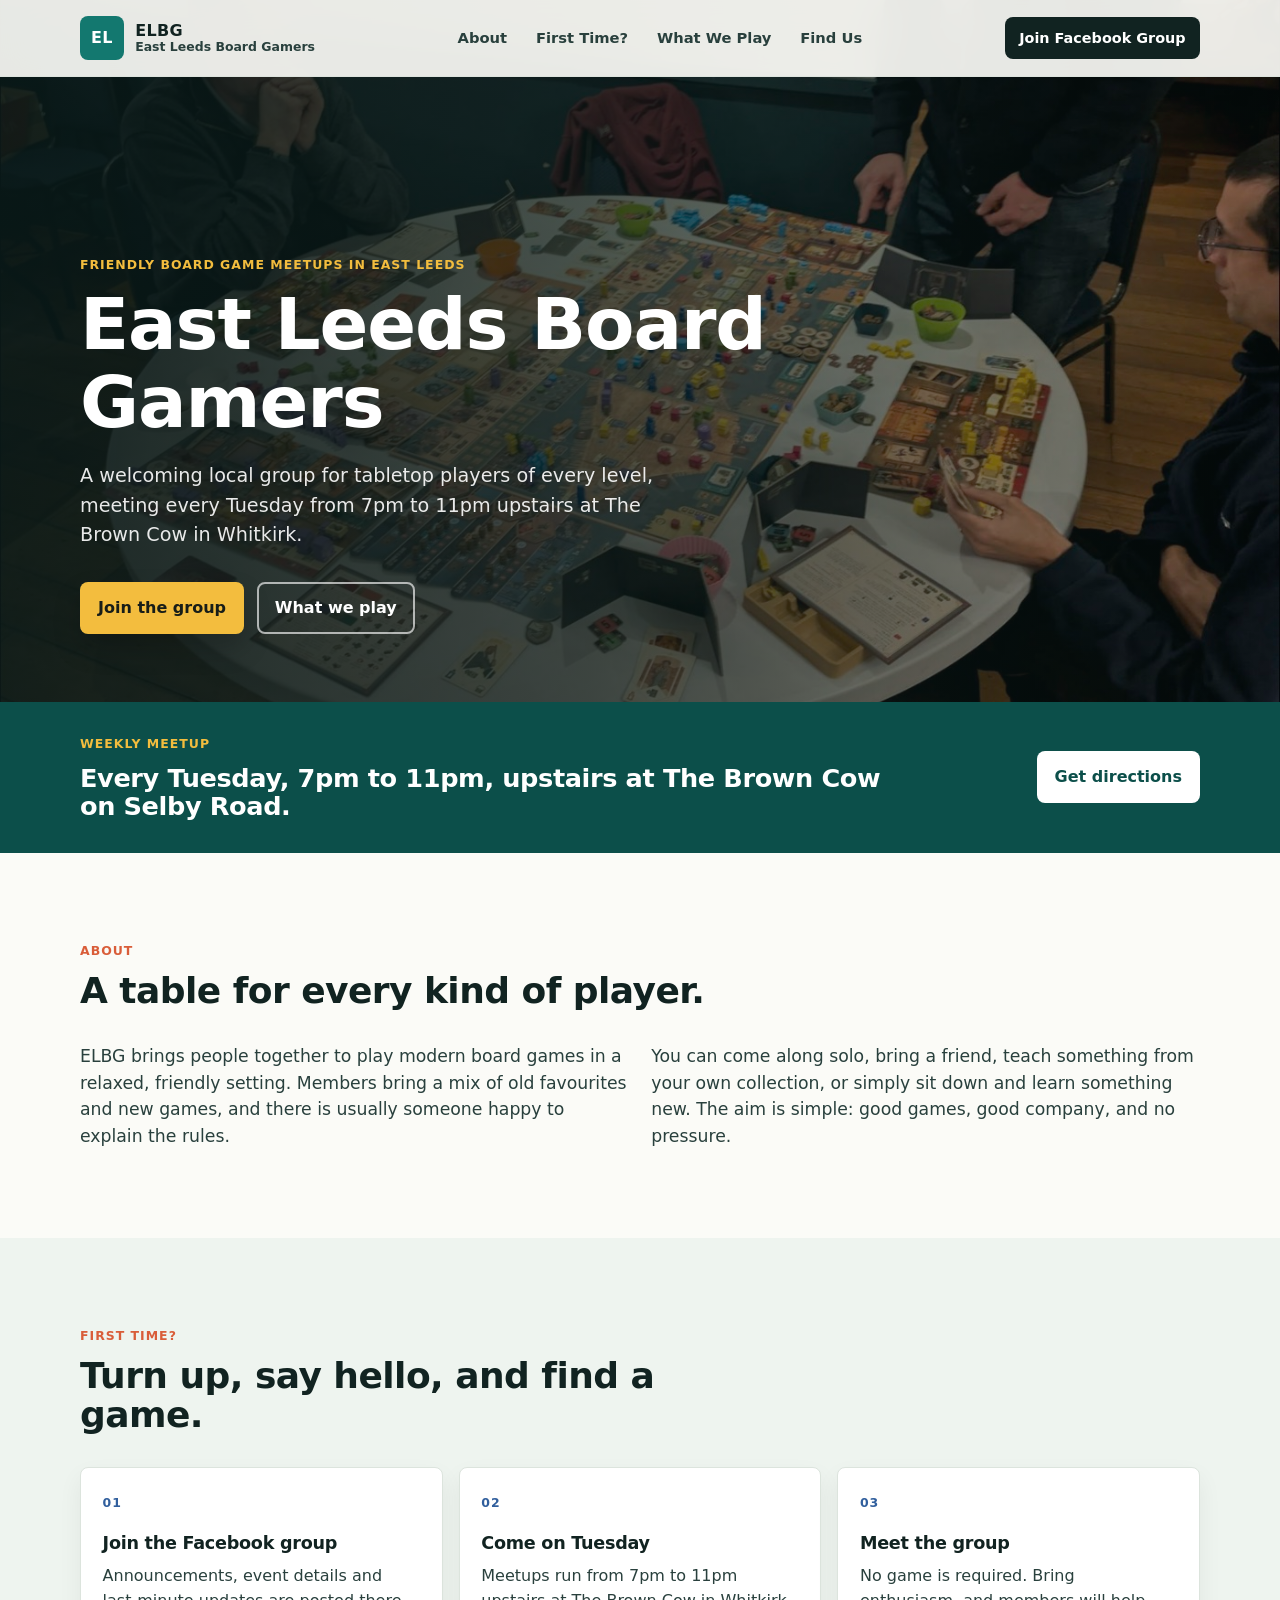
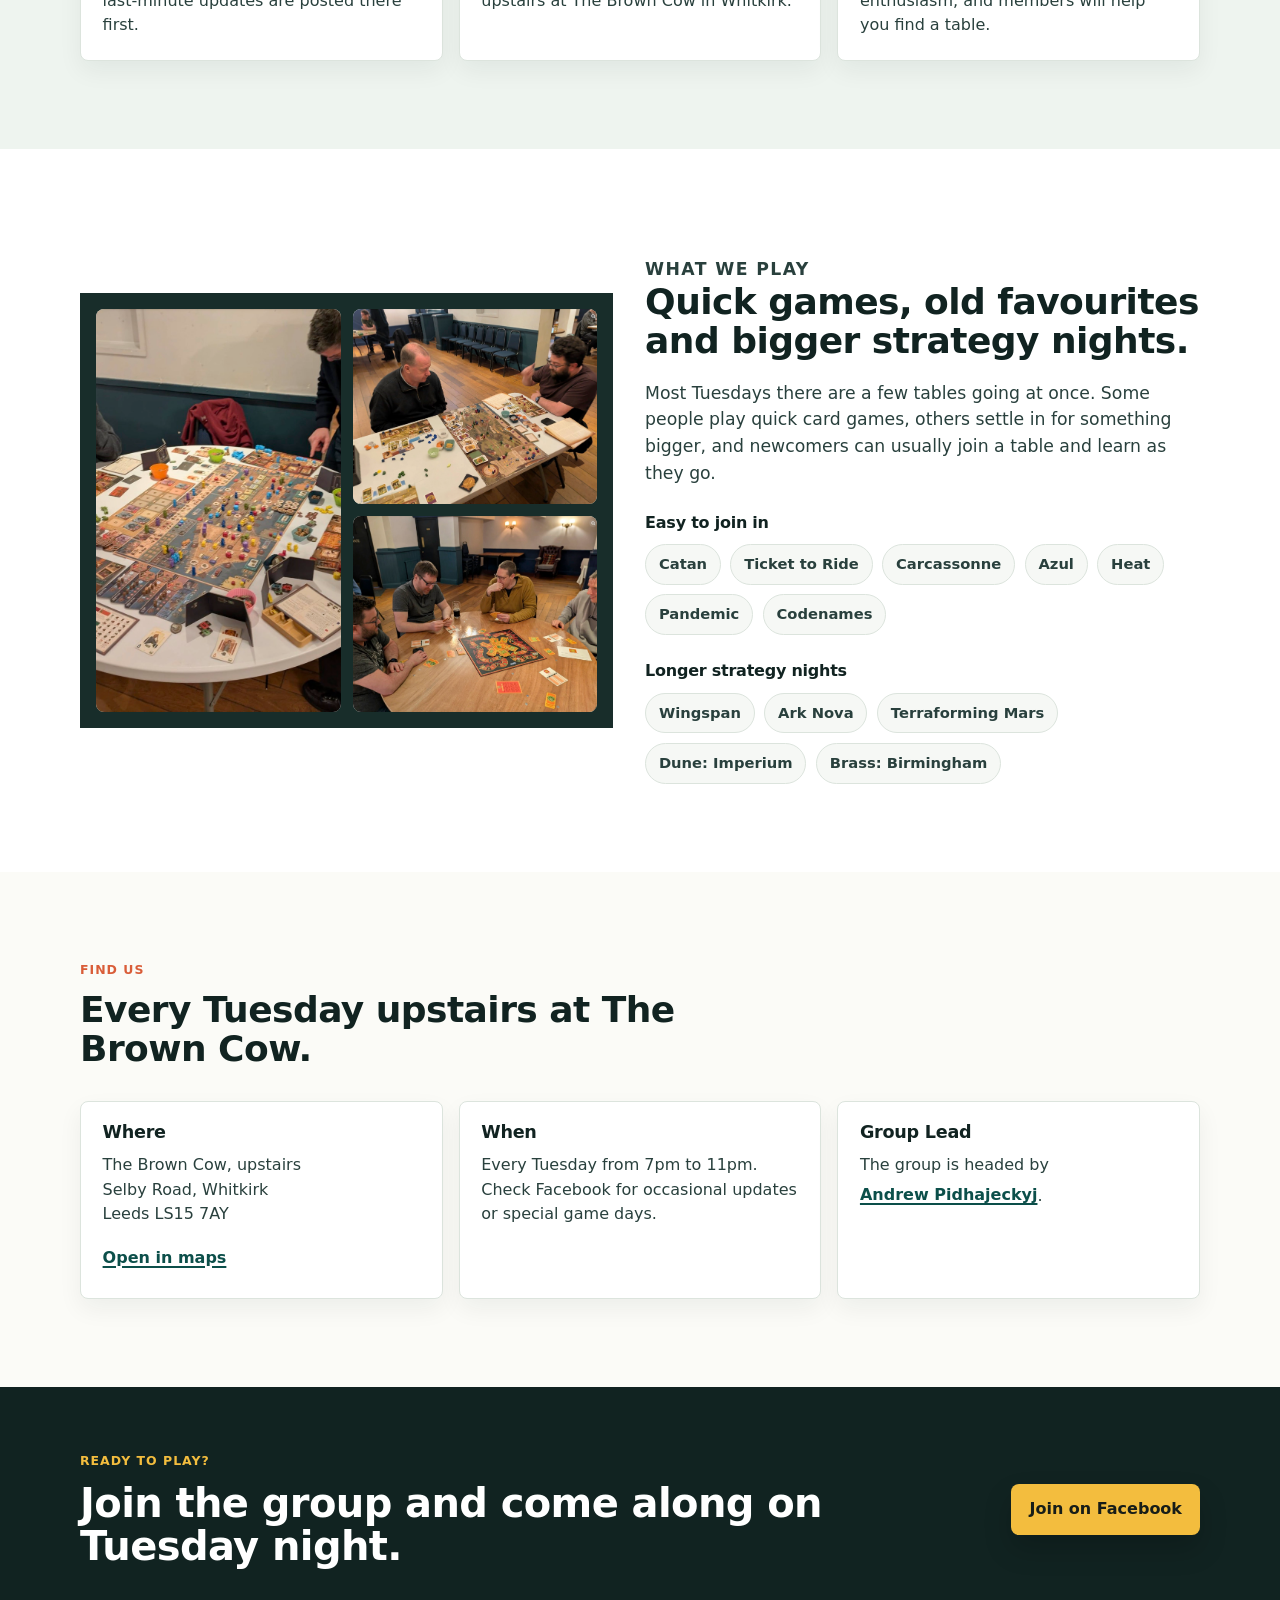
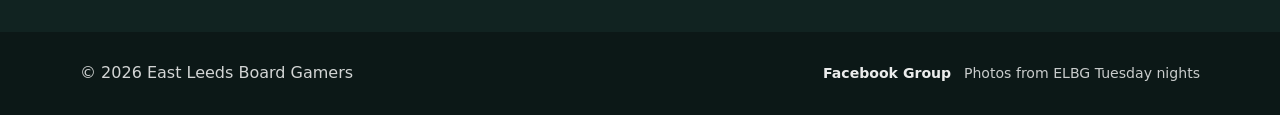
==== commit 5287e193: "Humanize site copy" ====
--- a/index.html
+++ b/index.html
@@ -48,10 +48,10 @@
         <a href="#first-time">First Time?</a>
         <a href="#play">What We Play</a>
         <a href="#find-us">Find Us</a>
-        <a class="mobile-nav-cta" href="https://www.facebook.com/groups/950975131702269" rel="noreferrer">Join Group</a>
+        <a class="mobile-nav-cta" href="https://www.facebook.com/groups/950975131702269" rel="noreferrer" data-analytics-event="join_facebook" data-analytics-category="conversion" data-analytics-label="Mobile nav">Join Group</a>
       </nav>
 
-      <a class="header-cta" href="https://www.facebook.com/groups/950975131702269" rel="noreferrer">Join Facebook Group</a>
+      <a class="header-cta" href="https://www.facebook.com/groups/950975131702269" rel="noreferrer" data-analytics-event="join_facebook" data-analytics-category="conversion" data-analytics-label="Header">Join Facebook Group</a>
     </header>
 
     <main id="main">
@@ -63,8 +63,8 @@
             A welcoming local group for tabletop players of every level, meeting every Tuesday from 7pm to 11pm upstairs at The Brown Cow in Whitkirk.
           </p>
           <div class="hero-actions" aria-label="Primary actions">
-            <a class="button button-primary" href="https://www.facebook.com/groups/950975131702269" rel="noreferrer">Join the group</a>
-            <a class="button button-secondary" href="#play">What we play</a>
+            <a class="button button-primary" href="https://www.facebook.com/groups/950975131702269" rel="noreferrer" data-analytics-event="join_facebook" data-analytics-category="conversion" data-analytics-label="Hero">Join the group</a>
+            <a class="button button-secondary" href="#play" data-analytics-event="view_what_we_play" data-analytics-category="navigation" data-analytics-label="Hero secondary CTA">What we play</a>
           </div>
         </div>
       </section>
@@ -74,7 +74,7 @@
           <p class="eyebrow">Weekly meetup</p>
           <h2 id="next-session-title">Every Tuesday, 7pm to 11pm, upstairs at The Brown Cow on Selby Road.</h2>
         </div>
-        <a class="button button-light" href="https://www.google.com/maps/search/?api=1&amp;query=The%20Brown%20Cow%20Selby%20Rd%20Whitkirk%20Leeds%20LS15%207AY" rel="noreferrer">Get directions</a>
+        <a class="button button-light" href="https://www.google.com/maps/search/?api=1&amp;query=The%20Brown%20Cow%20Selby%20Rd%20Whitkirk%20Leeds%20LS15%207AY" rel="noreferrer" data-analytics-event="get_directions" data-analytics-category="intent" data-analytics-label="Notice band">Get directions</a>
       </section>
 
       <section class="section intro-section" id="about" aria-labelledby="about-title">
@@ -84,7 +84,7 @@
         </div>
         <div class="intro-grid">
           <p>
-            ELBG brings people together to play modern board games in a relaxed, friendly setting. Members bring a mix of favourites and new discoveries, and there is usually someone happy to explain the rules.
+            ELBG brings people together to play modern board games in a relaxed, friendly setting. Members bring a mix of old favourites and new games, and there is usually someone happy to explain the rules.
           </p>
           <p>
             You can come along solo, bring a friend, teach something from your own collection, or simply sit down and learn something new. The aim is simple: good games, good company, and no pressure.
@@ -151,9 +151,9 @@
         </div>
         <div class="feature-content">
           <p class="eyebrow">What We Play</p>
-          <h2 id="play-title">Modern classics, gateway favourites and heavier strategy tables.</h2>
+          <h2 id="play-title">Quick games, old favourites and bigger strategy nights.</h2>
           <p>
-            Most weeks several tables run at once: quick card games, gateway favourites, and bigger strategy boards for those settling in for the evening. Someone is always happy to teach.
+            Most Tuesdays there are a few tables going at once. Some people play quick card games, others settle in for something bigger, and newcomers can usually join a table and learn as they go.
           </p>
           <h3 class="game-list-title">Easy to join in</h3>
           <ul class="tag-list" aria-label="Lighter games we often play">
@@ -189,7 +189,7 @@
               Selby Road, Whitkirk<br>
               Leeds LS15 7AY
             </address>
-            <a href="https://www.google.com/maps/search/?api=1&amp;query=The%20Brown%20Cow%20Selby%20Rd%20Whitkirk%20Leeds%20LS15%207AY" rel="noreferrer">Open in maps</a>
+            <a href="https://www.google.com/maps/search/?api=1&amp;query=The%20Brown%20Cow%20Selby%20Rd%20Whitkirk%20Leeds%20LS15%207AY" rel="noreferrer" data-analytics-event="get_directions" data-analytics-category="intent" data-analytics-label="Find us panel">Open in maps</a>
           </article>
           <article class="info-panel">
             <h3>When</h3>
@@ -207,14 +207,14 @@
           <p class="eyebrow">Ready to play?</p>
           <h2 id="cta-title">Join the group and come along on Tuesday night.</h2>
         </div>
-        <a class="button button-primary" href="https://www.facebook.com/groups/950975131702269" rel="noreferrer">Join on Facebook</a>
+        <a class="button button-primary" href="https://www.facebook.com/groups/950975131702269" rel="noreferrer" data-analytics-event="join_facebook" data-analytics-category="conversion" data-analytics-label="Final CTA">Join on Facebook</a>
       </section>
     </main>
 
     <footer class="site-footer">
       <p>&copy; <span data-year></span> East Leeds Board Gamers</p>
       <div class="footer-links">
-        <a href="https://www.facebook.com/groups/950975131702269" rel="noreferrer">Facebook Group</a>
+        <a href="https://www.facebook.com/groups/950975131702269" rel="noreferrer" data-analytics-event="join_facebook" data-analytics-category="conversion" data-analytics-label="Footer">Facebook Group</a>
         <span>Photos from ELBG Tuesday nights</span>
       </div>
     </footer>
@@ -252,6 +252,7 @@
         }
       }
     </script>
+    <script src="analytics.js" data-ga-measurement-id="G-RL24QPF36Y" defer></script>
     <script src="script.js"></script>
   </body>
-</html>+</html>
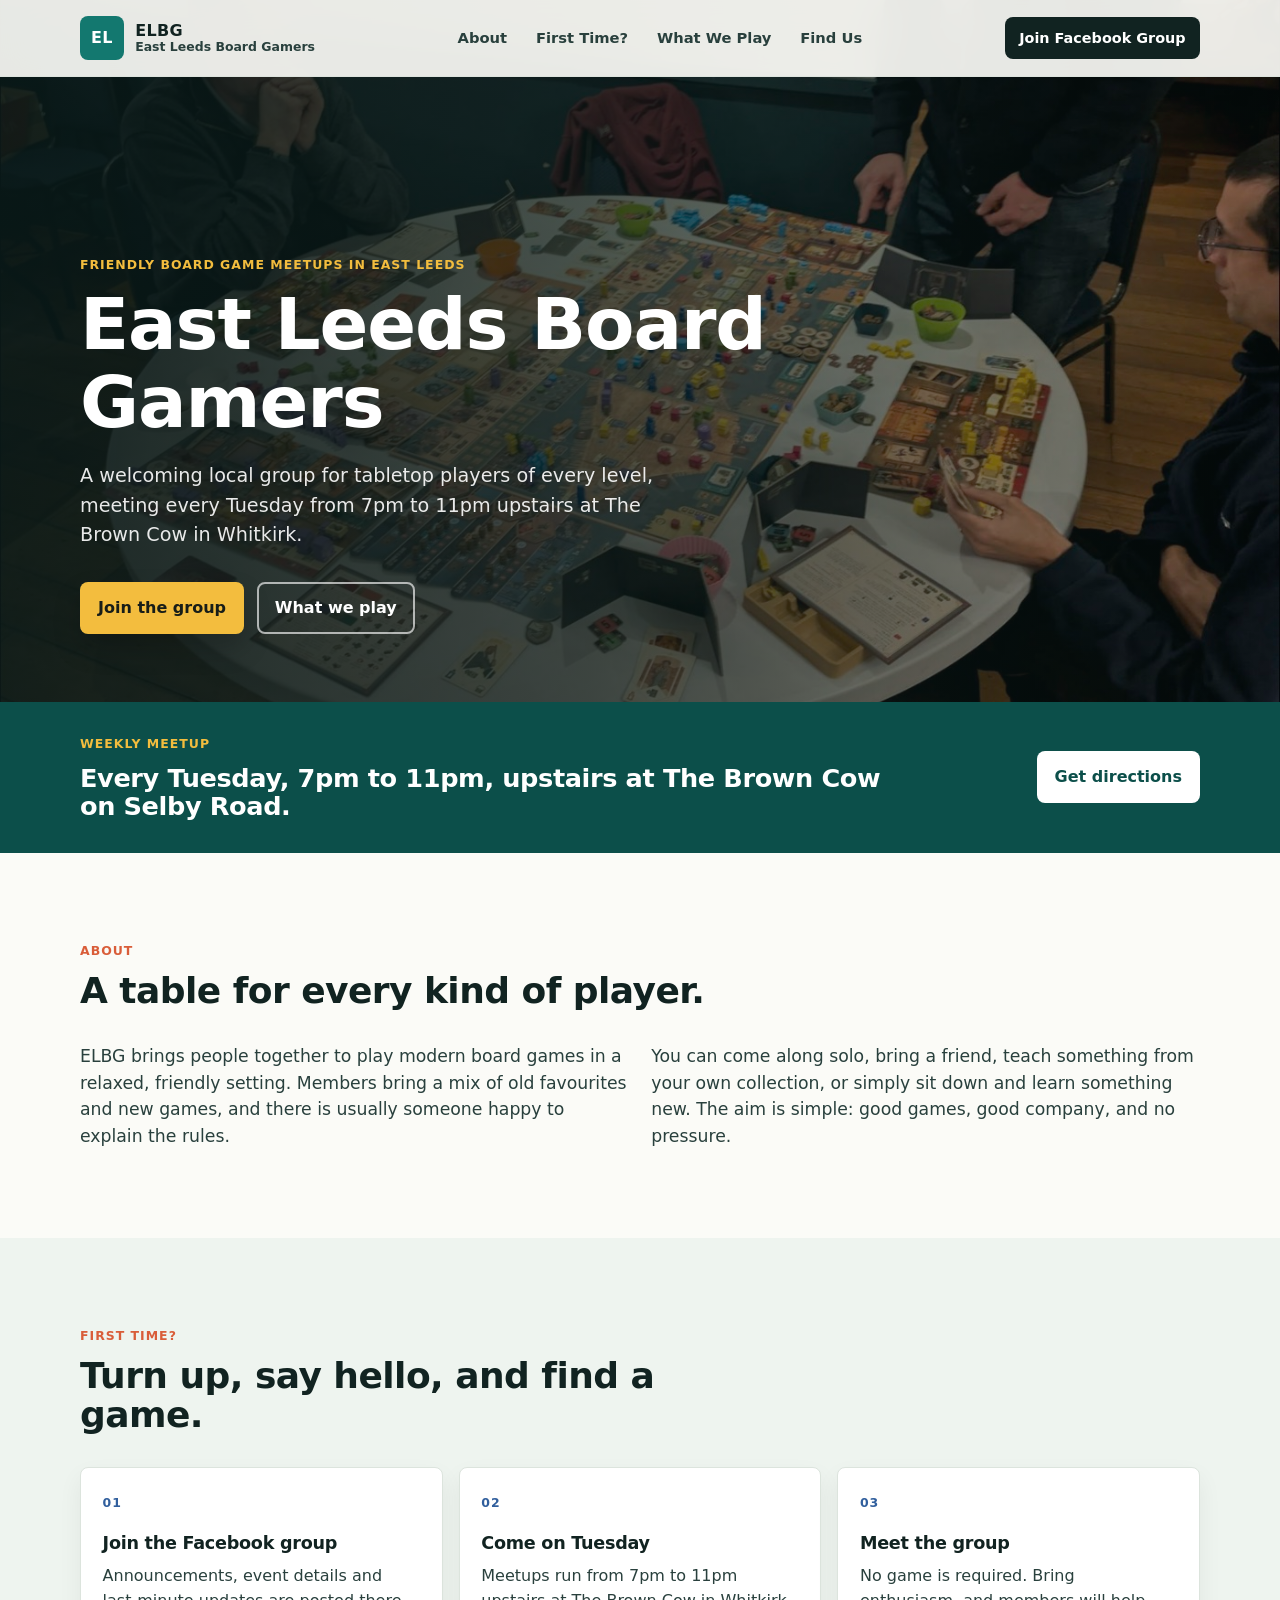
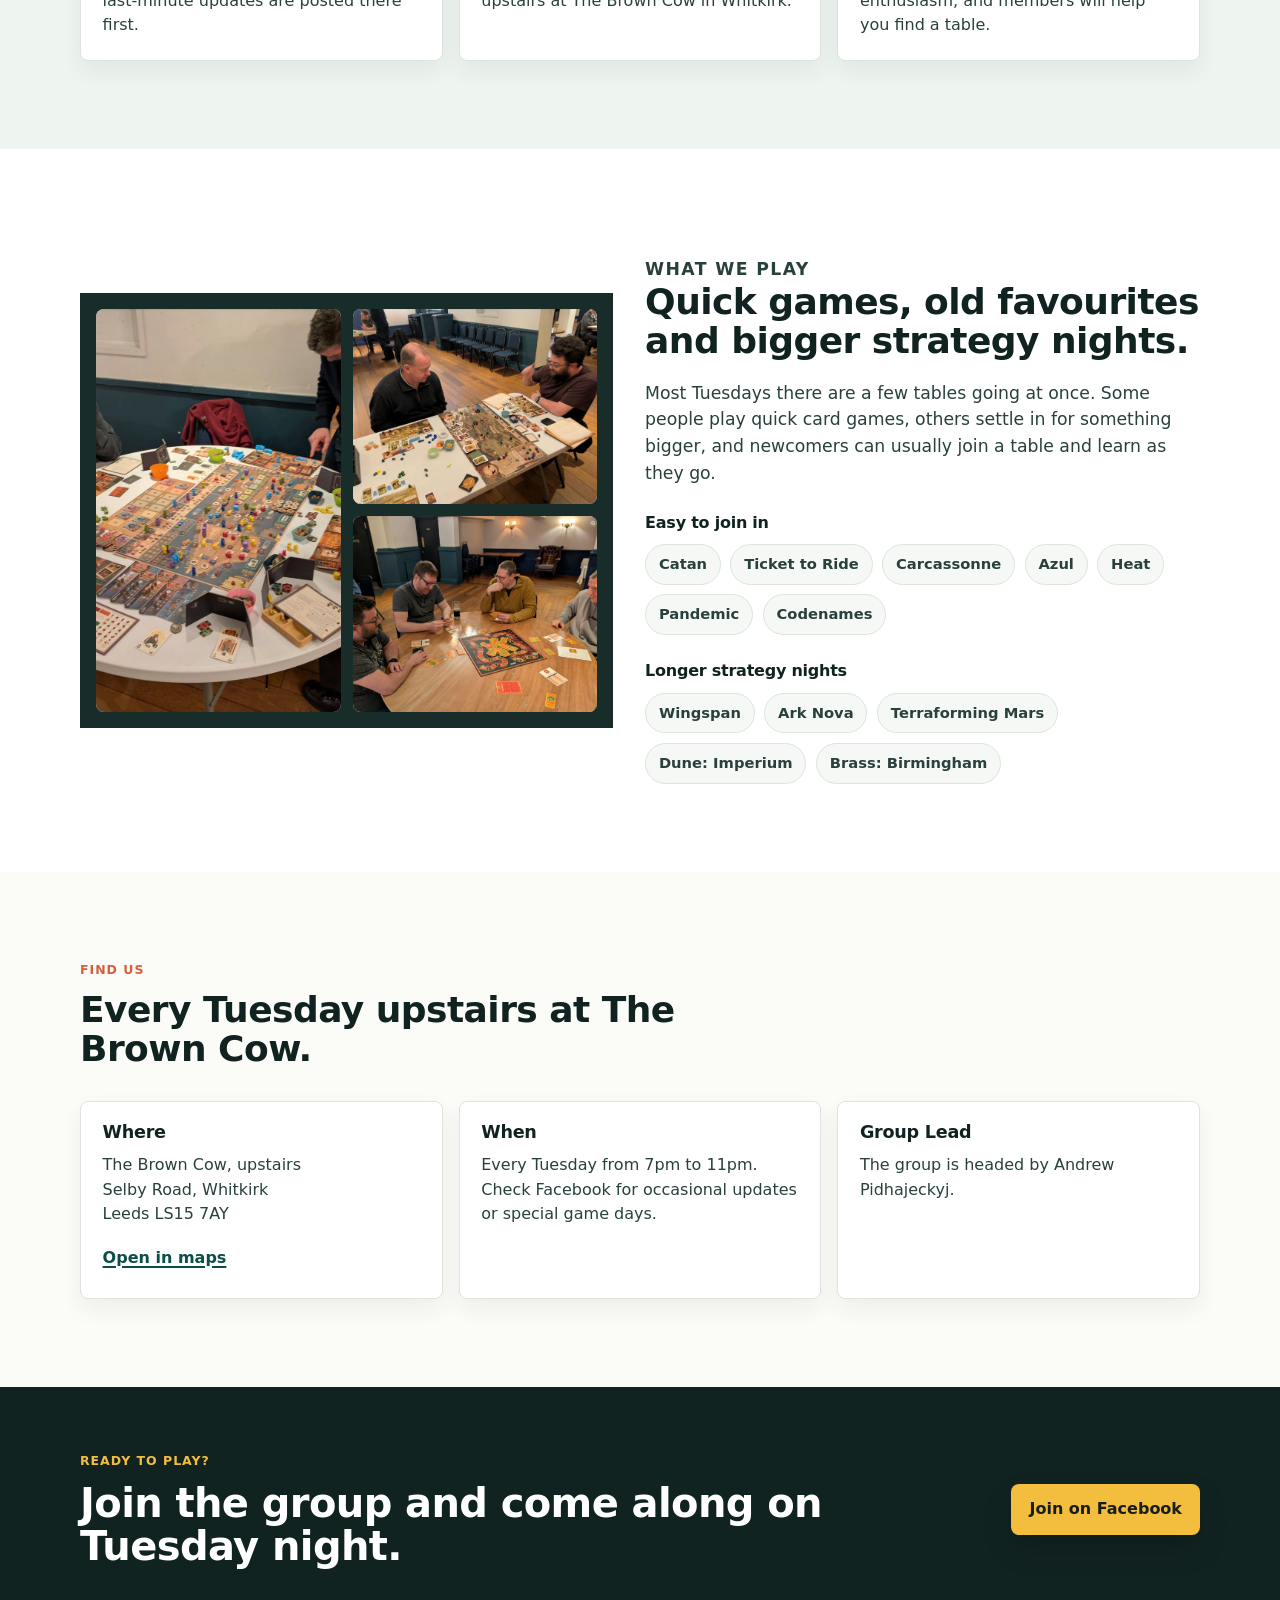
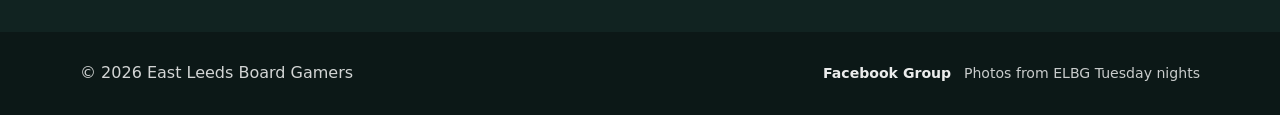
==== commit 9eb2382e: "Remove private profile link" ====
--- a/index.html
+++ b/index.html
@@ -197,7 +197,7 @@
           </article>
           <article class="info-panel">
             <h3>Group Lead</h3>
-            <p>The group is headed by <a href="https://www.facebook.com/andrew.pidhajeckyj" rel="noreferrer">Andrew Pidhajeckyj</a>.</p>
+            <p>The group is headed by Andrew Pidhajeckyj.</p>
           </article>
         </div>
       </section>
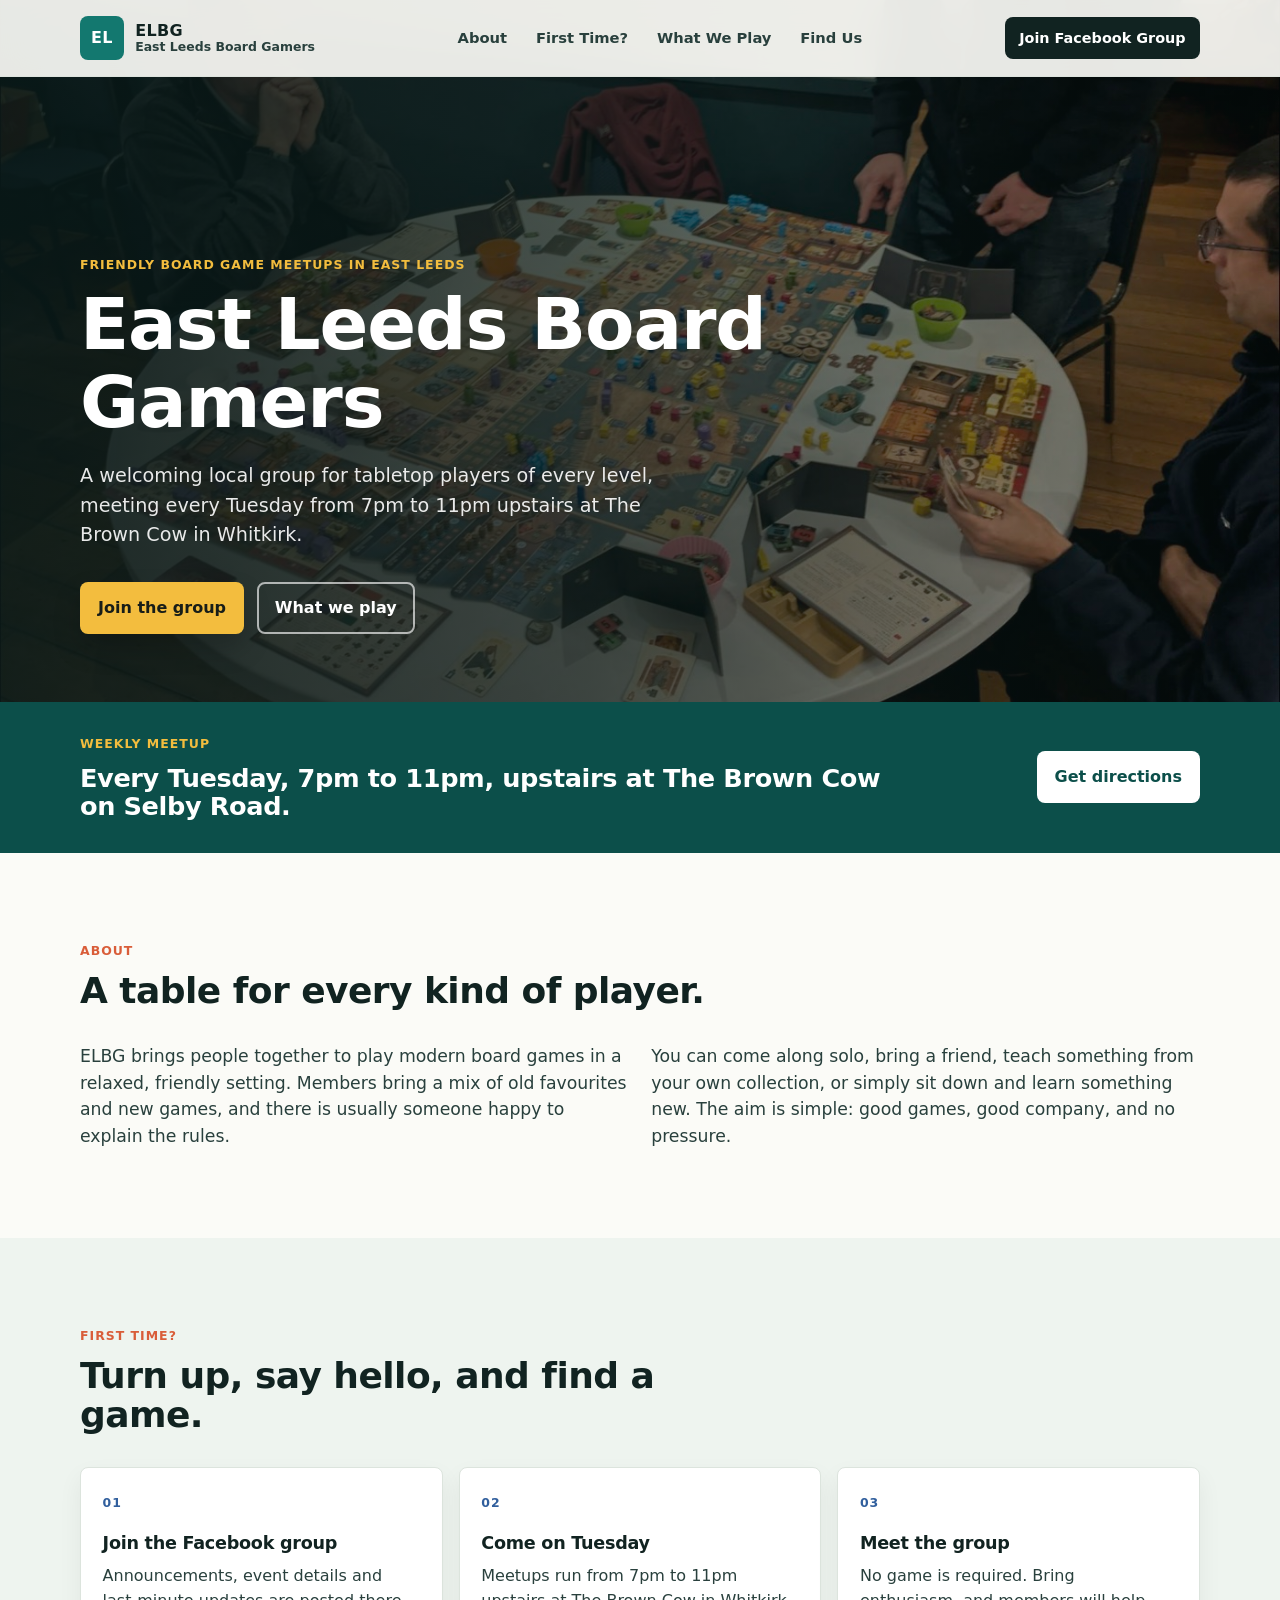
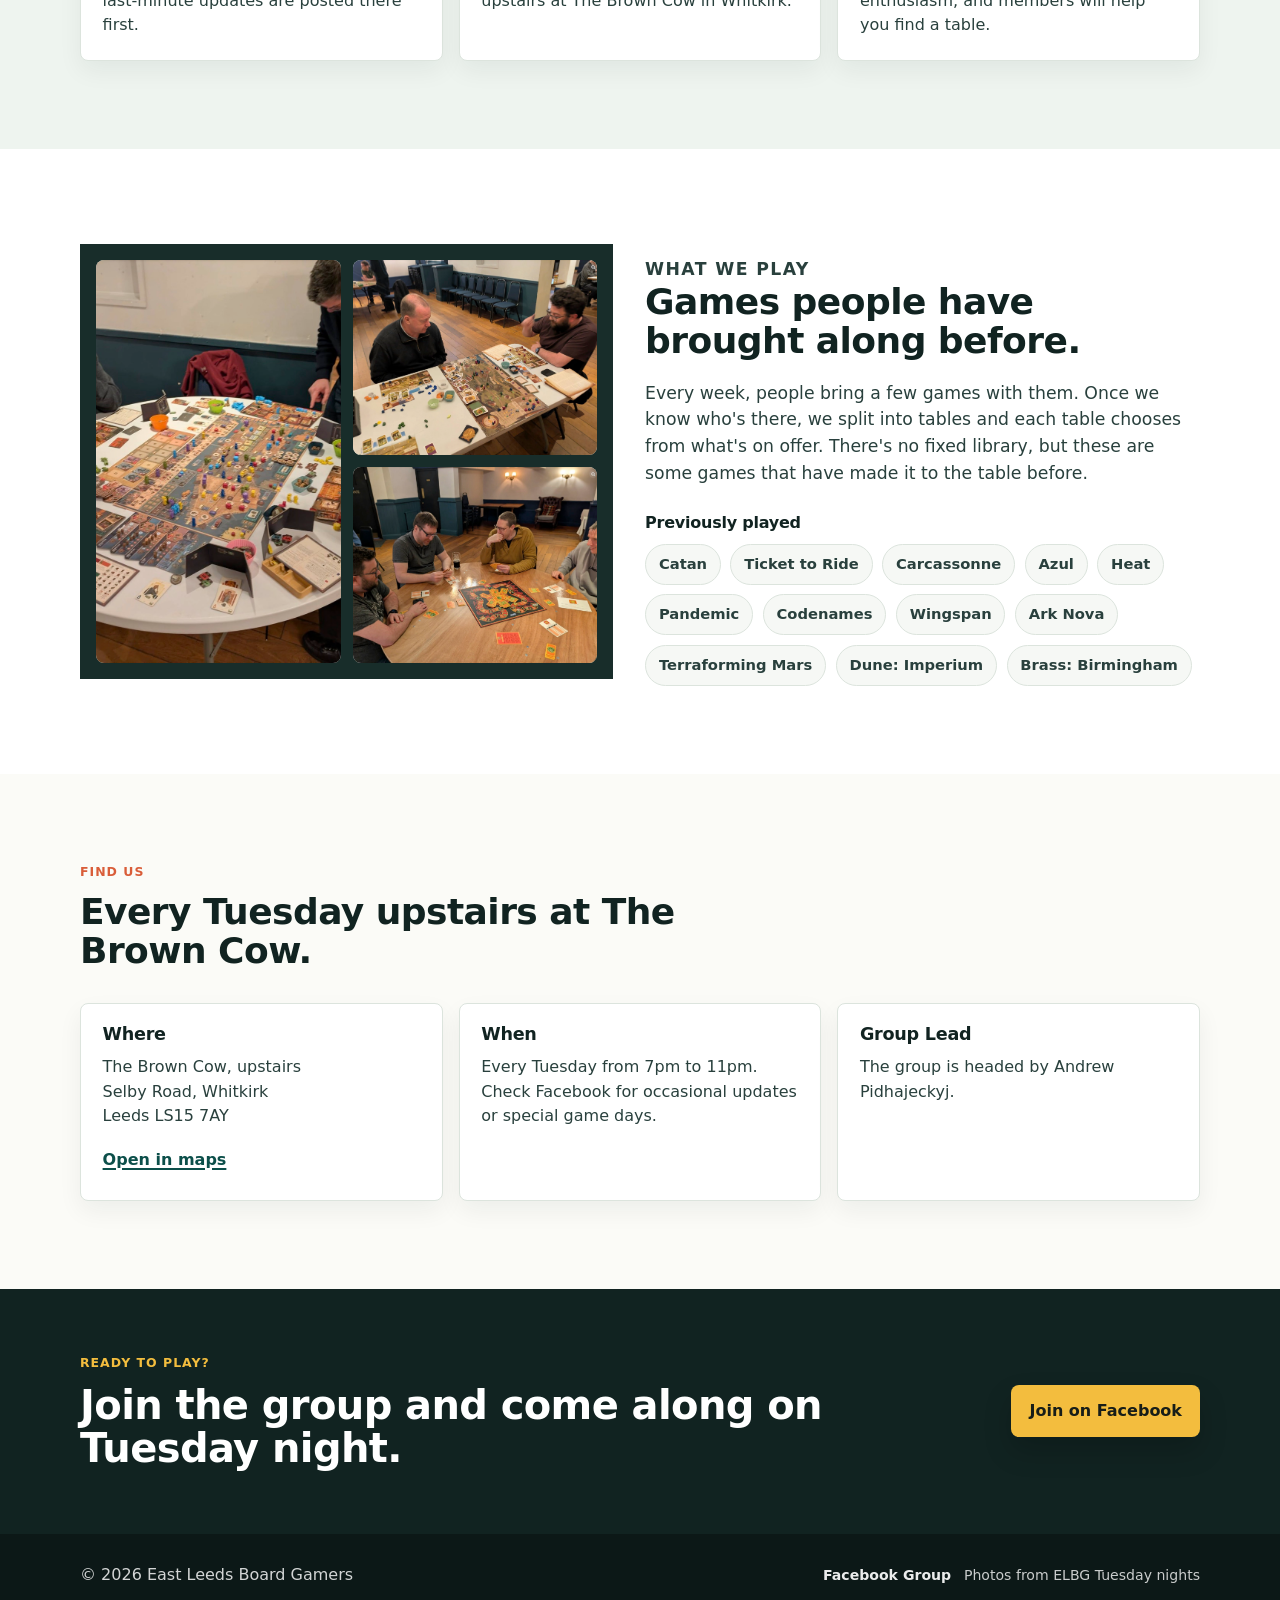
==== commit 0ed36d79: "Clarify game selection copy" ====
--- a/index.html
+++ b/index.html
@@ -151,12 +151,12 @@
         </div>
         <div class="feature-content">
           <p class="eyebrow">What We Play</p>
-          <h2 id="play-title">Quick games, old favourites and bigger strategy nights.</h2>
+          <h2 id="play-title">Games people have brought along before.</h2>
           <p>
-            Most Tuesdays there are a few tables going at once. Some people play quick card games, others settle in for something bigger, and newcomers can usually join a table and learn as they go.
-          </p>
-          <h3 class="game-list-title">Easy to join in</h3>
-          <ul class="tag-list" aria-label="Lighter games we often play">
+            Every week, people bring a few games with them. Once we know who's there, we split into tables and each table chooses from what's on offer. There's no fixed library, but these are some games that have made it to the table before.
+          </p>
+          <h3 class="game-list-title">Previously played</h3>
+          <ul class="tag-list" aria-label="Board games previously played at ELBG">
             <li>Catan</li>
             <li>Ticket to Ride</li>
             <li>Carcassonne</li>
@@ -164,9 +164,6 @@
             <li>Heat</li>
             <li>Pandemic</li>
             <li>Codenames</li>
-          </ul>
-          <h3 class="game-list-title">Longer strategy nights</h3>
-          <ul class="tag-list" aria-label="Heavier strategy games we sometimes play">
             <li>Wingspan</li>
             <li>Ark Nova</li>
             <li>Terraforming Mars</li>
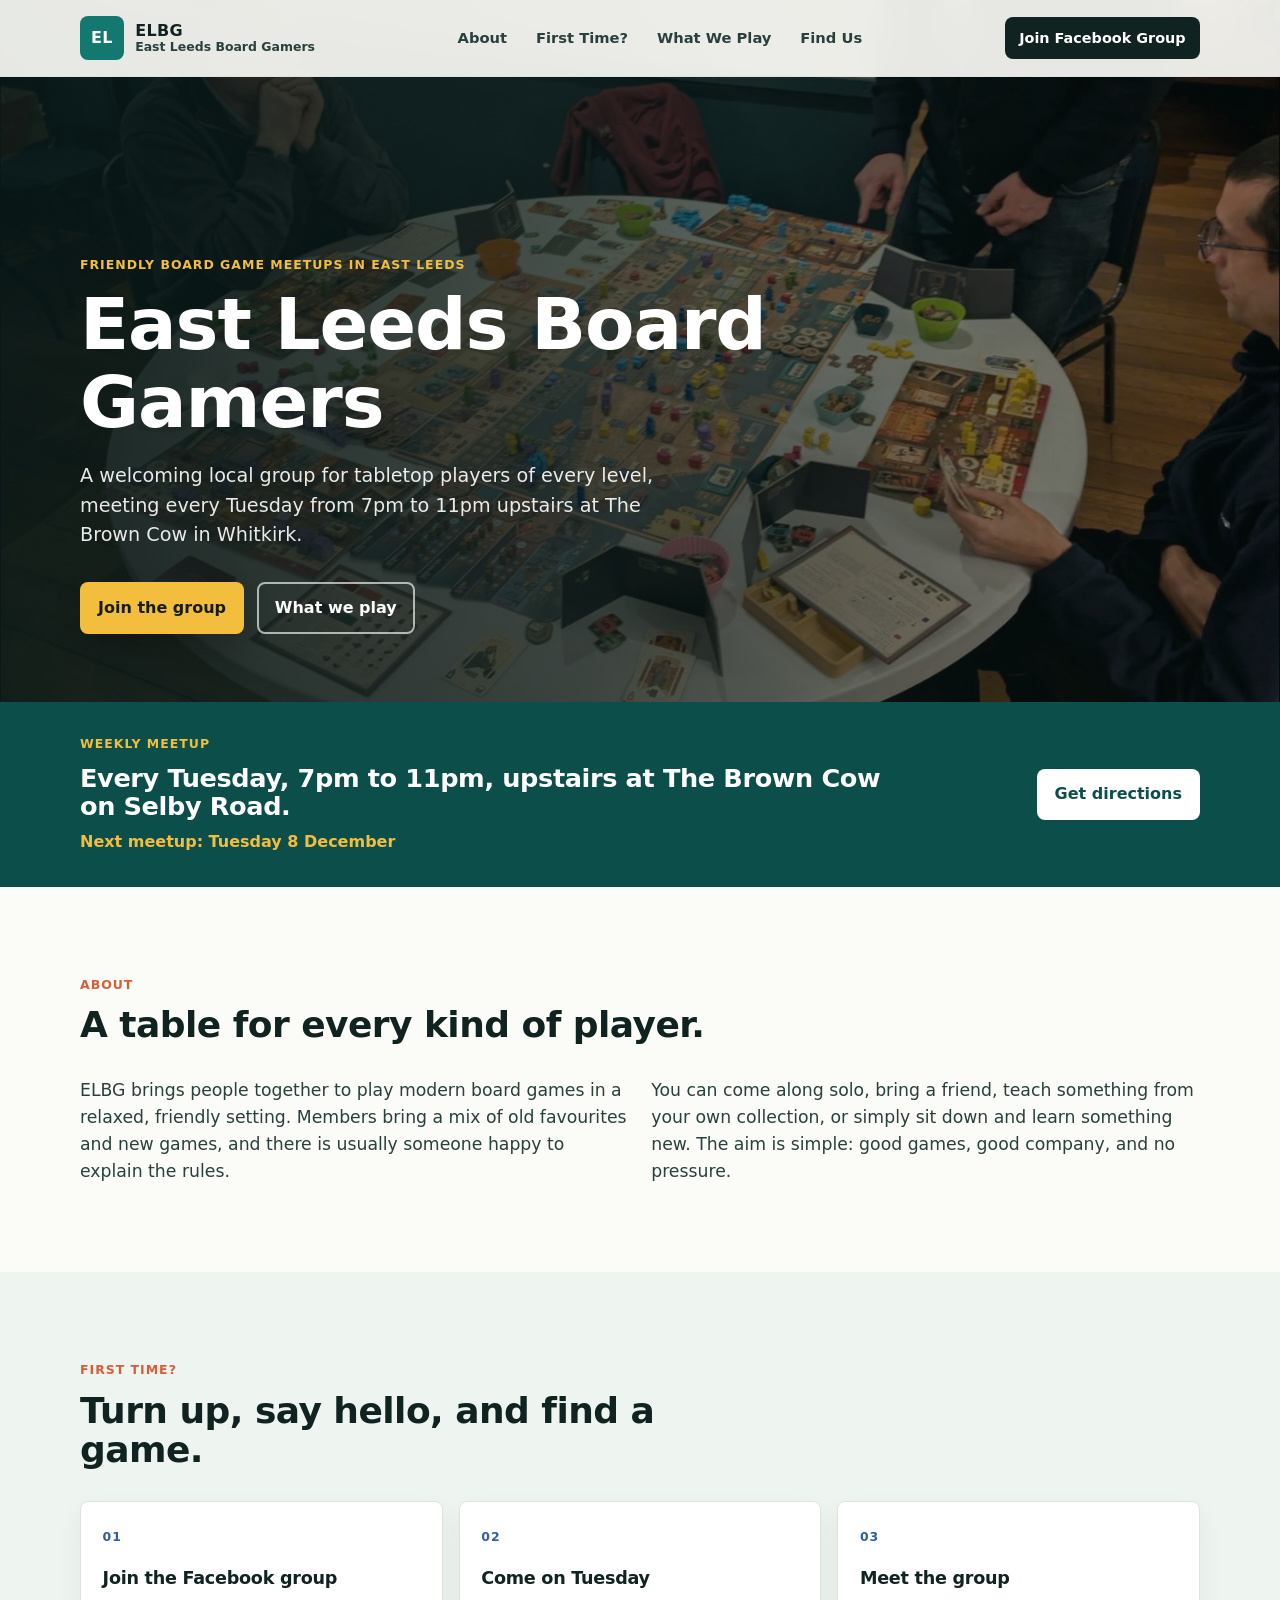
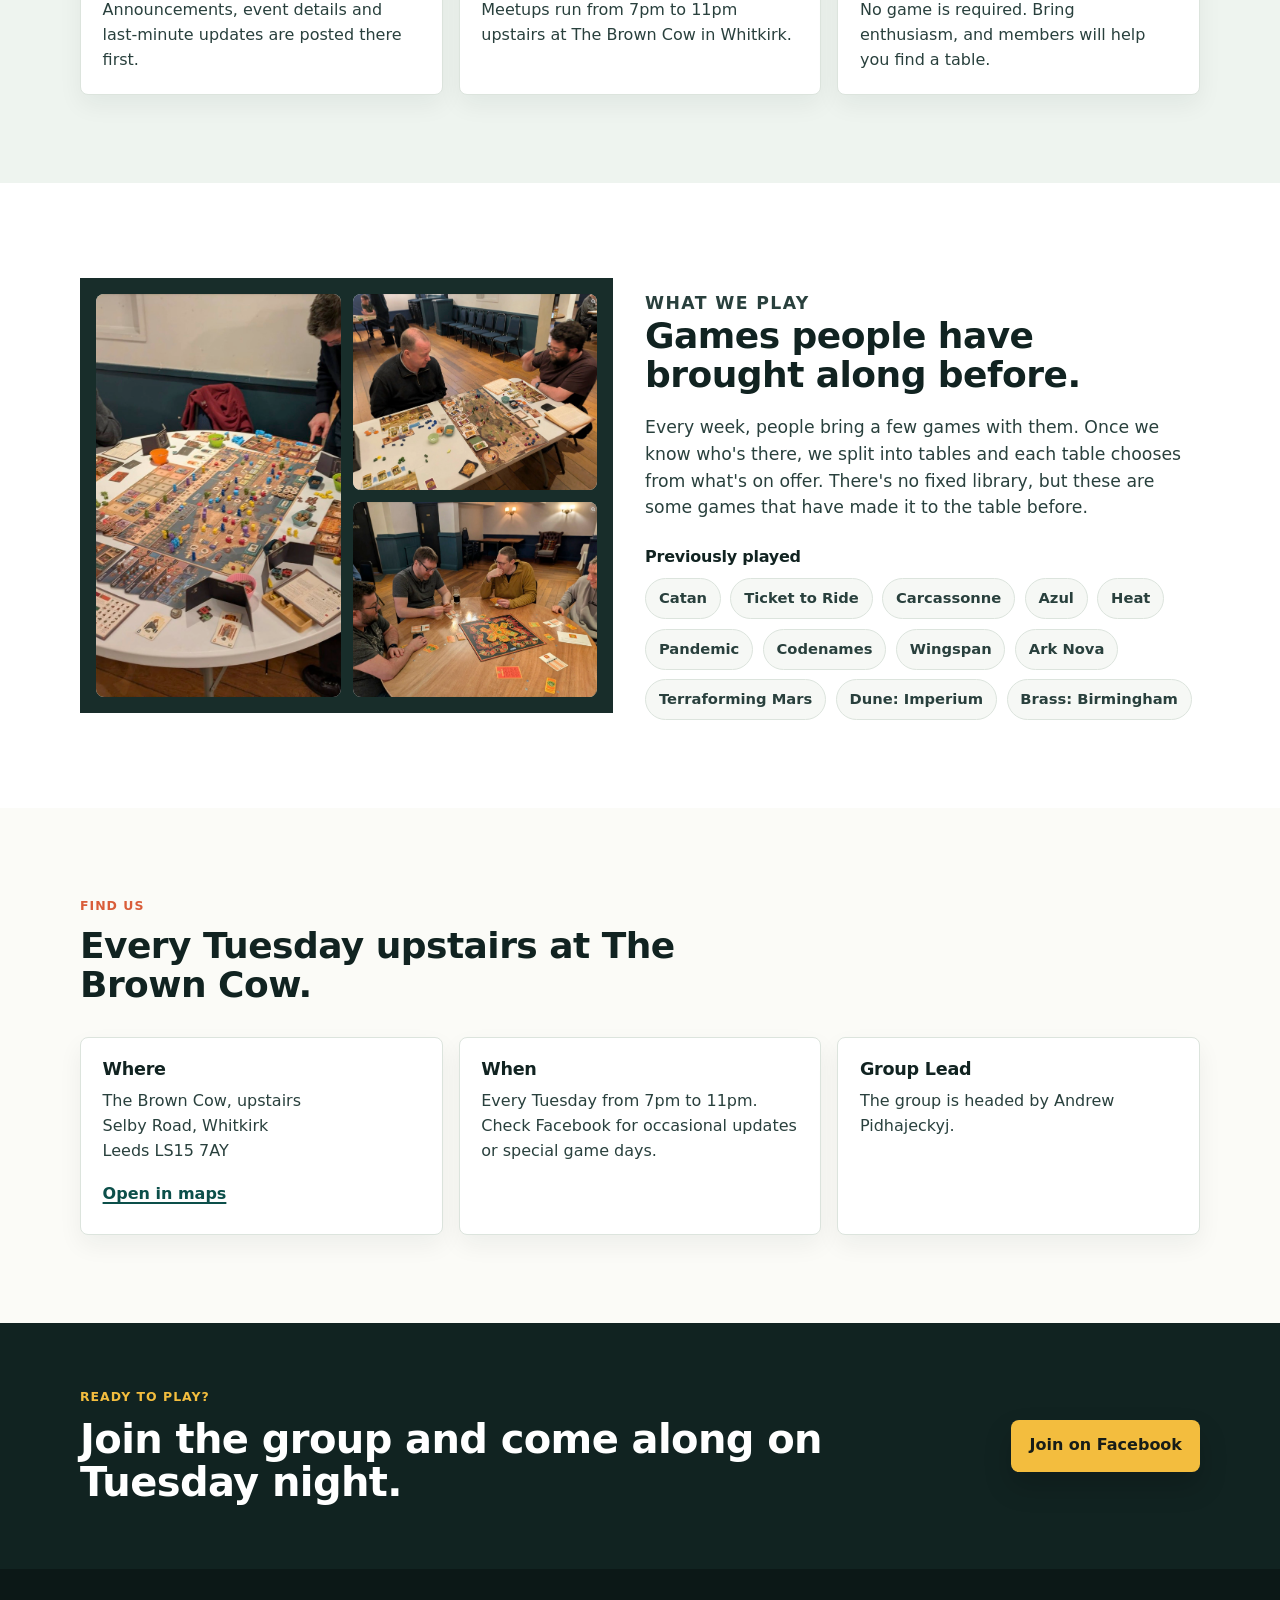
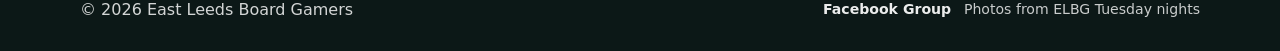
==== commit e0cb1481: "UI/UX quick wins: next-meetup date, focus rings, mobile Join CTA, scroll-spy, hero preload, menu clo" ====
--- a/index.html
+++ b/index.html
@@ -22,7 +22,8 @@
     >
     <link rel="canonical" href="https://www.elbg.co.uk/">
     <link rel="icon" type="image/svg+xml" href="assets/favicon.svg">
-    <link rel="stylesheet" href="styles.css?v=ux-polish">
+    <link rel="preload" as="image" href="assets/photos/elbg-table-1.jpg" fetchpriority="high">
+    <link rel="stylesheet" href="styles.css?v=quickwins-1">
   </head>
   <body>
     <a class="skip-link" href="#main">Skip to main content</a>
@@ -48,10 +49,9 @@
         <a href="#first-time">First Time?</a>
         <a href="#play">What We Play</a>
         <a href="#find-us">Find Us</a>
-        <a class="mobile-nav-cta" href="https://www.facebook.com/groups/950975131702269" rel="noreferrer" data-analytics-event="join_facebook" data-analytics-category="conversion" data-analytics-label="Mobile nav">Join Group</a>
       </nav>
 
-      <a class="header-cta" href="https://www.facebook.com/groups/950975131702269" rel="noreferrer" data-analytics-event="join_facebook" data-analytics-category="conversion" data-analytics-label="Header">Join Facebook Group</a>
+      <a class="header-cta" href="https://www.facebook.com/groups/950975131702269" rel="noreferrer" data-analytics-event="join_facebook" data-analytics-category="conversion" data-analytics-label="Header"><span class="header-cta-long">Join Facebook Group</span><span class="header-cta-short">Join group</span></a>
     </header>
 
     <main id="main">
@@ -73,6 +73,7 @@
         <div>
           <p class="eyebrow">Weekly meetup</p>
           <h2 id="next-session-title">Every Tuesday, 7pm to 11pm, upstairs at The Brown Cow on Selby Road.</h2>
+          <p class="notice-next" data-next-meetup hidden></p>
         </div>
         <a class="button button-light" href="https://www.google.com/maps/search/?api=1&amp;query=The%20Brown%20Cow%20Selby%20Rd%20Whitkirk%20Leeds%20LS15%207AY" rel="noreferrer" data-analytics-event="get_directions" data-analytics-category="intent" data-analytics-label="Notice band">Get directions</a>
       </section>
@@ -250,6 +251,6 @@
       }
     </script>
     <script src="analytics.js" data-ga-measurement-id="G-RL24QPF36Y" defer></script>
-    <script src="script.js"></script>
+    <script src="script.js?v=quickwins-1"></script>
   </body>
 </html>
--- a/styles.css
+++ b/styles.css
@@ -47,6 +47,18 @@
   color: inherit;
 }
 
+:focus-visible {
+  outline: 3px solid var(--teal);
+  outline-offset: 2px;
+}
+
+.hero :focus-visible,
+.notice-band :focus-visible,
+.cta-section :focus-visible,
+.site-footer :focus-visible {
+  outline-color: var(--sun);
+}
+
 .skip-link {
   position: fixed;
   top: 12px;
@@ -137,10 +149,6 @@
   gap: 0.2rem;
 }
 
-.mobile-nav-cta {
-  display: none;
-}
-
 .site-nav a {
   border-radius: 6px;
   padding: 0.55rem 0.8rem;
@@ -151,10 +159,10 @@
 }
 
 .site-nav a:hover,
-.site-nav a:focus-visible {
+.site-nav a:focus-visible,
+.site-nav a[aria-current="true"] {
   background: #eef4ef;
   color: var(--ink);
-  outline: none;
 }
 
 .header-cta {
@@ -172,6 +180,10 @@
   white-space: nowrap;
 }
 
+.header-cta-short {
+  display: none;
+}
+
 .nav-toggle {
   display: none;
   width: 42px;
@@ -288,7 +300,6 @@
 .button:hover,
 .button:focus-visible {
   transform: translateY(-1px);
-  outline: none;
 }
 
 .button-primary {
@@ -329,6 +340,12 @@
 .notice-band h2 {
   max-width: 820px;
   font-size: clamp(1.35rem, 2vw, 1.8rem);
+}
+
+.notice-next {
+  margin: 0.6rem 0 0;
+  color: var(--sun);
+  font-weight: 700;
 }
 
 .section {
@@ -558,17 +575,31 @@
 
 @media (max-width: 900px) {
   .site-header {
-    grid-template-columns: auto auto;
-    justify-content: space-between;
+    grid-template-columns: 1fr auto auto;
+    gap: 0.6rem;
   }
 
   .nav-toggle {
     display: block;
-  }
-
-  .site-nav,
+    order: 3;
+  }
+
+  .site-nav {
+    display: none;
+  }
+
   .header-cta {
+    order: 2;
+    min-height: 40px;
+    padding: 0.5rem 0.75rem;
+  }
+
+  .header-cta-long {
     display: none;
+  }
+
+  .header-cta-short {
+    display: inline;
   }
 
   .site-nav.is-open {
@@ -595,13 +626,6 @@
     padding: 0.65rem 0.75rem;
   }
 
-  .site-nav.is-open .mobile-nav-cta {
-    justify-content: center;
-    margin-top: 0.35rem;
-    background: var(--ink);
-    color: #ffffff;
-  }
-
   .hero {
     min-height: 640px;
     padding-top: 8.5rem;
